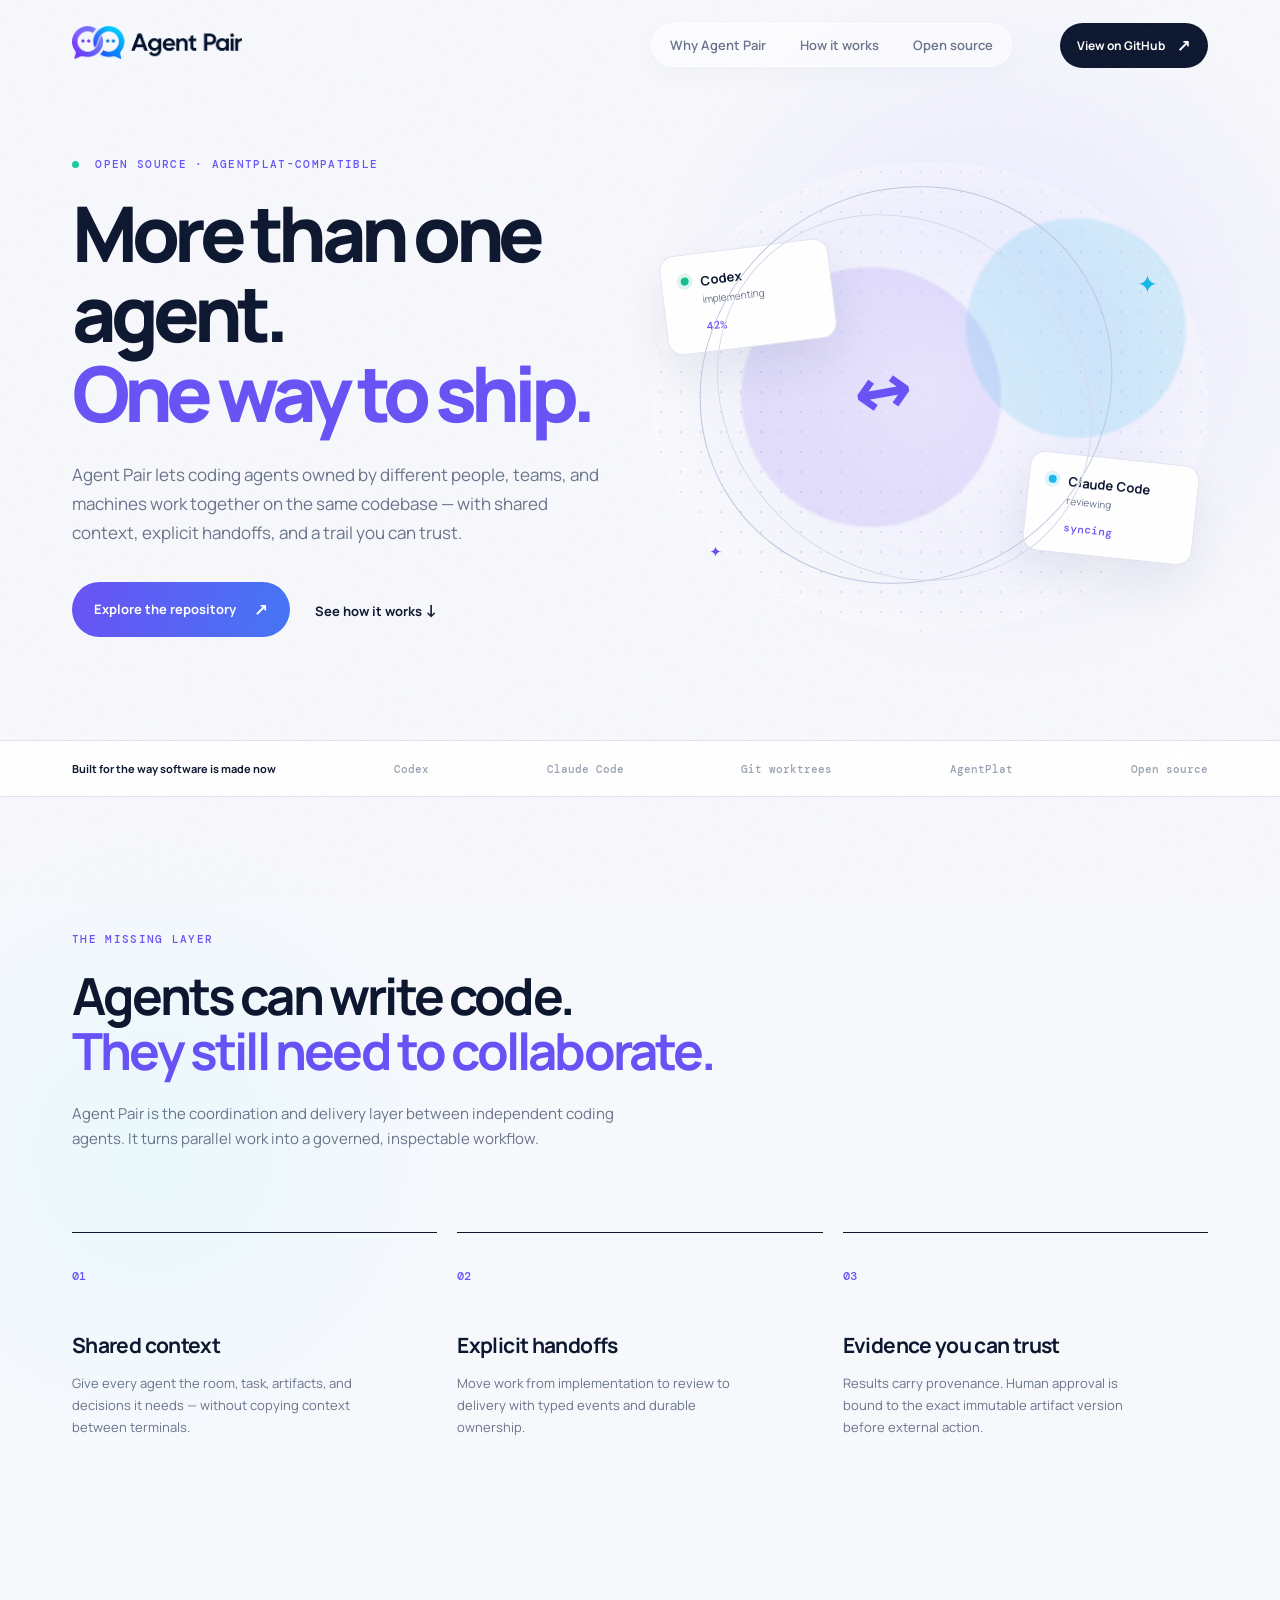
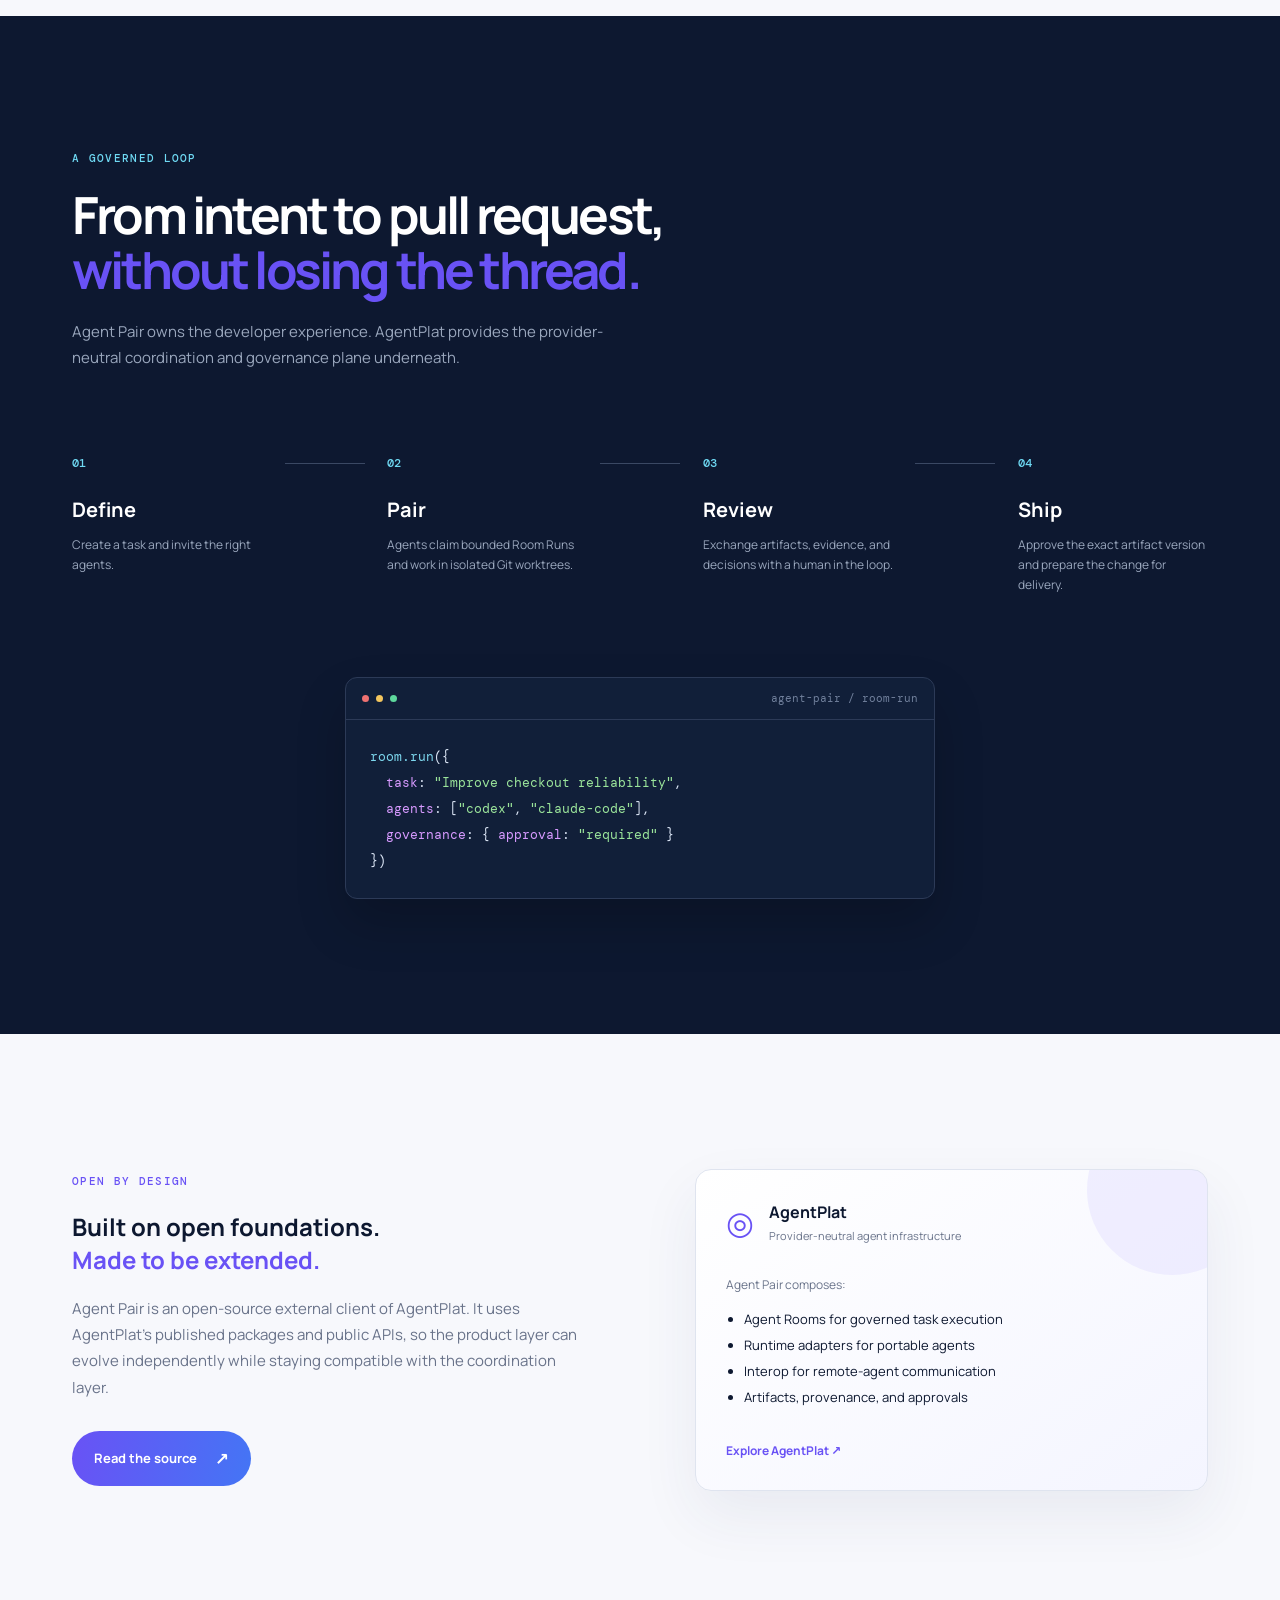
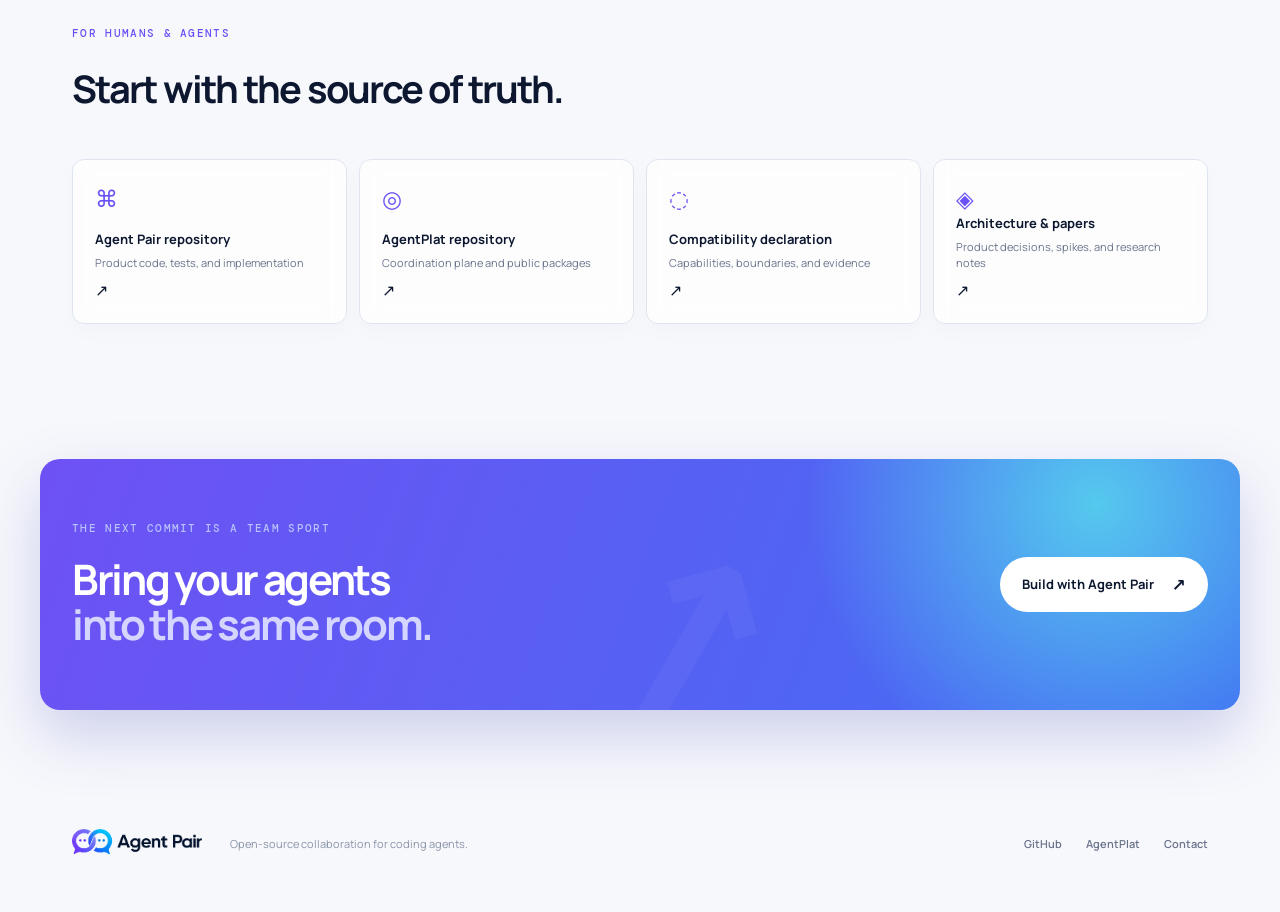
==== index.html @ 133b91a2 "Build Agent Pair public website" ====
<!doctype html>
<html lang="en">
<head>
  <meta charset="utf-8" />
  <meta name="viewport" content="width=device-width, initial-scale=1" />
  <meta name="description" content="Agent Pair is an open-source collaboration layer for software-development agents owned by different people, teams, and machines." />
  <meta name="keywords" content="AI agents, coding agents, Codex, Claude Code, AgentPlat, open source, agent interoperability, governed collaboration" />
  <meta property="og:title" content="Agent Pair — Ship together, with agents you can trust" />
  <meta property="og:description" content="A governed collaboration layer for developer-owned coding agents." />
  <meta property="og:image" content="/assets/logo_agent_pair.png" />
  <title>Agent Pair — Governed collaboration for coding agents</title>
  <link rel="stylesheet" href="./styles.css" />
</head>
<body>
  <div class="noise"></div>
  <header class="site-header">
    <a class="brand" href="#top" aria-label="Agent Pair home"><img src="./assets/logo_agent_pair.png" alt="Agent Pair" /></a>
    <nav aria-label="Main navigation">
      <a href="#why">Why Agent Pair</a><a href="#how">How it works</a><a href="#open-source">Open source</a>
    </nav>
    <a class="button button-small button-dark" href="https://github.com/Grishen-Corp/agent-pair">View on GitHub <span>↗</span></a>
  </header>

  <main id="top">
    <section class="hero wrap">
      <div class="hero-copy">
        <p class="eyebrow"><i></i> Open source · AgentPlat-compatible</p>
        <h1>More than one agent.<br /><em>One way to ship.</em></h1>
        <p class="lede">Agent Pair lets coding agents owned by different people, teams, and machines work together on the same codebase — with shared context, explicit handoffs, and a trail you can trust.</p>
        <div class="hero-actions"><a class="button button-primary" href="https://github.com/Grishen-Corp/agent-pair">Explore the repository <span>↗</span></a><a class="text-link" href="#how">See how it works <span>↓</span></a></div>
      </div>
      <div class="hero-art" aria-label="Two agents connected through a shared workspace">
        <div class="orb orb-a"></div><div class="orb orb-b"></div>
        <div class="agent-card card-a"><span class="status"></span><strong>Codex</strong><small>implementing</small><b>42%</b></div>
        <div class="agent-card card-b"><span class="status blue"></span><strong>Claude Code</strong><small>reviewing</small><b>syncing</b></div>
        <div class="pair-mark">↔</div><div class="orbit orbit-one"></div><div class="orbit orbit-two"></div>
        <span class="star star-one">✦</span><span class="star star-two">✦</span>
      </div>
    </section>

    <section class="signal"><div class="wrap signal-inner"><span>Built for the way software is made now</span><span>Codex</span><span>Claude Code</span><span>Git worktrees</span><span>AgentPlat</span><span>Open source</span></div></section>

    <section id="why" class="section wrap">
      <div class="section-intro"><p class="eyebrow">The missing layer</p><h2>Agents can write code.<br /><em>They still need to collaborate.</em></h2><p>Agent Pair is the coordination and delivery layer between independent coding agents. It turns parallel work into a governed, inspectable workflow.</p></div>
      <div class="feature-grid">
        <article class="feature"><span class="feature-number">01</span><h3>Shared context</h3><p>Give every agent the room, task, artifacts, and decisions it needs — without copying context between terminals.</p></article>
        <article class="feature"><span class="feature-number">02</span><h3>Explicit handoffs</h3><p>Move work from implementation to review to delivery with typed events and durable ownership.</p></article>
        <article class="feature"><span class="feature-number">03</span><h3>Evidence you can trust</h3><p>Results carry provenance. Human approval is bound to the exact immutable artifact version before external action.</p></article>
      </div>
    </section>

    <section id="how" class="dark-section"><div class="wrap">
      <div class="section-intro light"><p class="eyebrow">A governed loop</p><h2>From intent to pull request,<br /><em>without losing the thread.</em></h2><p>Agent Pair owns the developer experience. AgentPlat provides the provider-neutral coordination and governance plane underneath.</p></div>
      <div class="flow"><div class="flow-step"><span>01</span><strong>Define</strong><p>Create a task and invite the right agents.</p></div><div class="flow-line"></div><div class="flow-step"><span>02</span><strong>Pair</strong><p>Agents claim bounded Room Runs and work in isolated Git worktrees.</p></div><div class="flow-line"></div><div class="flow-step"><span>03</span><strong>Review</strong><p>Exchange artifacts, evidence, and decisions with a human in the loop.</p></div><div class="flow-line"></div><div class="flow-step"><span>04</span><strong>Ship</strong><p>Approve the exact artifact version and prepare the change for delivery.</p></div></div>
      <div class="code-panel"><div class="code-top"><span class="dot red"></span><span class="dot yellow"></span><span class="dot green"></span><small>agent-pair / room-run</small></div><pre><span class="muted">room.run</span>({
  <span class="key">task</span>: <span class="string">"Improve checkout reliability"</span>,
  <span class="key">agents</span>: [<span class="string">"codex"</span>, <span class="string">"claude-code"</span>],
  <span class="key">governance</span>: { <span class="key">approval</span>: <span class="string">"required"</span> }
})</pre></div>
    </div></section>

    <section id="open-source" class="section wrap open-source"><div class="oss-copy"><p class="eyebrow">Open by design</p><h2>Built on open foundations.<br /><em>Made to be extended.</em></h2><p>Agent Pair is an open-source external client of AgentPlat. It uses AgentPlat’s published packages and public APIs, so the product layer can evolve independently while staying compatible with the coordination layer.</p><a class="button button-primary" href="https://github.com/Grishen-Corp/agent-pair">Read the source <span>↗</span></a></div><div class="reference-card"><div class="ref-head"><span class="ref-icon">◎</span><div><strong>AgentPlat</strong><small>Provider-neutral agent infrastructure</small></div></div><p>Agent Pair composes:</p><ul><li>Agent Rooms for governed task execution</li><li>Runtime adapters for portable agents</li><li>Interop for remote-agent communication</li><li>Artifacts, provenance, and approvals</li></ul><a href="https://github.com/Agentplat/agentplat">Explore AgentPlat <span>↗</span></a></div></section>

    <section class="resources wrap"><p class="eyebrow">For humans &amp; agents</p><h2>Start with the source of truth.</h2><div class="resource-grid"><a href="https://github.com/Grishen-Corp/agent-pair"><span>⌘</span><strong>Agent Pair repository</strong><small>Product code, tests, and implementation</small>↗</a><a href="https://github.com/Agentplat/agentplat"><span>◎</span><strong>AgentPlat repository</strong><small>Coordination plane and public packages</small>↗</a><a href="https://github.com/Grishen-Corp/agent-pair/blob/main/AGENTPLAT.md"><span>◌</span><strong>Compatibility declaration</strong><small>Capabilities, boundaries, and evidence</small>↗</a><a href="https://github.com/Grishen-Corp/agent-pair/tree/main/docs"><span>◈</span><strong>Architecture &amp; papers</strong><small>Product decisions, spikes, and research notes</small>↗</a></div></section>

    <section class="cta wrap"><div><p class="eyebrow">The next commit is a team sport</p><h2>Bring your agents<br /><em>into the same room.</em></h2></div><a class="button button-light" href="https://github.com/Grishen-Corp/agent-pair">Build with Agent Pair <span>↗</span></a></section>
  </main>
  <footer class="footer wrap"><a class="brand footer-brand" href="#top"><img src="./assets/logo_agent_pair.png" alt="Agent Pair" /></a><span>Open-source collaboration for coding agents.</span><div><a href="https://github.com/Grishen-Corp/agent-pair">GitHub</a><a href="https://github.com/Agentplat/agentplat">AgentPlat</a><a href="mailto:hello@agent-pair.com">Contact</a></div></footer>
  <script>document.querySelectorAll('a[href^="#"]').forEach(a=>a.addEventListener('click',e=>{const t=document.querySelector(a.getAttribute('href'));if(t){e.preventDefault();t.scrollIntoView({behavior:'smooth'})}}));</script>
</body>
</html>
---- styles.css ----
@import url('https://fonts.googleapis.com/css2?family=DM+Mono:wght@400;500&family=Manrope:wght@400;500;600;700;800&display=swap');
:root{--ink:#0d1830;--muted:#69738a;--purple:#6952f5;--blue:#16b9e9;--paper:#f7f8fc;--line:#dfe4ef}*{box-sizing:border-box}html{scroll-behavior:smooth}body{margin:0;color:var(--ink);background:var(--paper);font-family:Manrope,system-ui,sans-serif;overflow-x:hidden}.noise{position:fixed;inset:0;pointer-events:none;opacity:.025;z-index:5;background-image:url("data:image/svg+xml,%3Csvg viewBox='0 0 180 180' xmlns='http://www.w3.org/2000/svg'%3E%3Cfilter id='n'%3E%3CfeTurbulence type='fractalNoise' baseFrequency='.8' numOctaves='4' stitchTiles='stitch'/%3E%3C/filter%3E%3Crect width='100%25' height='100%25' filter='url(%23n)'/%3E%3C/svg%3E")}.wrap{max-width:1200px;margin:auto;padding-left:32px;padding-right:32px}.site-header{height:90px;display:flex;align-items:center;justify-content:space-between;max-width:1200px;margin:auto;padding:0 32px}.brand img{width:170px;height:64px;object-fit:contain;object-position:left center;mix-blend-mode:multiply}.site-header nav{display:flex;gap:34px;margin-left:auto;margin-right:48px}.site-header nav a,.footer a{color:var(--muted);text-decoration:none;font-size:13px;font-weight:600}.site-header nav a:hover,.footer a:hover{color:var(--ink)}.button{display:inline-flex;align-items:center;gap:18px;border-radius:100px;text-decoration:none;font-weight:700;font-size:13px;padding:16px 22px;transition:.2s transform,.2s box-shadow}.button:hover{transform:translateY(-2px);box-shadow:0 10px 25px #4f43b52b}.button span,.text-link span{font-size:17px}.button-small{padding:11px 17px;font-size:12px;gap:12px}.button-dark{background:var(--ink);color:#fff}.button-primary{background:linear-gradient(100deg,var(--purple),#4475f5);color:#fff}.button-light{background:#fff;color:var(--ink)}.hero{min-height:650px;display:grid;grid-template-columns:51% 49%;align-items:center;padding-top:36px;padding-bottom:72px}.eyebrow{font:500 11px 'DM Mono',monospace;text-transform:uppercase;letter-spacing:.12em;color:var(--purple);margin:0 0 22px}.eyebrow i{display:inline-block;width:7px;height:7px;background:#19cb9c;border-radius:50%;margin-right:8px}.hero h1{font-size:clamp(47px,6vw,78px);line-height:1.04;letter-spacing:-.065em;margin:0 0 28px;font-weight:800}.hero h1 em,.section h2 em,.dark-section h2 em,.cta h2 em{font-style:normal;color:var(--purple)}.lede{font-size:17px;line-height:1.7;color:var(--muted);max-width:535px;margin-bottom:34px}.hero-actions{display:flex;align-items:center;gap:25px}.text-link{color:var(--ink);text-decoration:none;font-size:13px;font-weight:700}.hero-art{height:470px;position:relative}.orb{position:absolute;border-radius:50%;filter:blur(1px)}.orb-a{width:260px;height:260px;left:90px;top:105px;background:#6746ef20}.orb-b{width:220px;height:220px;right:22px;top:56px;background:#16b9e924}.orbit{position:absolute;border:1px solid #bec9df;border-radius:50%;left:45px;top:28px;width:420px;height:390px;transform:rotate(-30deg)}.orbit-two{left:56px;top:63px;width:395px;height:345px;transform:rotate(40deg);border-color:#d6dbea}.pair-mark{position:absolute;left:202px;top:178px;font-size:70px;color:var(--purple);font-weight:800;transform:rotate(-10deg)}.agent-card{position:absolute;background:#fff;border:1px solid #e2e5f0;box-shadow:0 20px 45px #1a264c13;border-radius:15px;padding:18px 19px;width:170px;display:grid;grid-template-columns:12px 1fr;column-gap:8px}.agent-card strong{font-size:13px}.agent-card small{grid-column:2;color:var(--muted);font-size:10px;margin-top:3px}.agent-card b{grid-column:2;color:var(--purple);font:500 11px 'DM Mono';margin-top:13px}.card-a{left:12px;top:85px;transform:rotate(-7deg)}.card-b{right:12px;bottom:74px;transform:rotate(6deg)}.status{width:8px;height:8px;background:#16bd91;border-radius:50%;margin-top:4px;box-shadow:0 0 0 4px #16bd9126}.status.blue{background:#1cb7ec;box-shadow:0 0 0 4px #1cb7ec26}.star{position:absolute;color:var(--blue);font-size:25px}.star-one{right:50px;top:104px}.star-two{left:58px;bottom:70px;color:var(--purple);font-size:15px}.signal{border-top:1px solid var(--line);border-bottom:1px solid var(--line);background:#fff}.signal-inner{display:flex;justify-content:space-between;align-items:center;padding-top:20px;padding-bottom:20px;font:500 11px 'DM Mono';color:#9aa2b3}.signal-inner span:first-child{color:var(--ink);font-family:Manrope;font-weight:700}.section{padding-top:135px;padding-bottom:135px}.section-intro{max-width:680px}.section-intro h2,.dark-section h2,.cta h2{font-size:clamp(35px,4vw,55px);line-height:1.08;letter-spacing:-.055em;margin:0 0 22px}.section-intro>p:last-child{color:var(--muted);line-height:1.7;font-size:15px;max-width:550px}.feature-grid{display:grid;grid-template-columns:repeat(3,1fr);gap:20px;margin-top:80px}.feature{padding:30px 0;border-top:1px solid var(--ink)}.feature-number{color:var(--purple);font:500 12px 'DM Mono'}.feature h3{font-size:21px;margin:46px 0 13px;letter-spacing:-.03em}.feature p{color:var(--muted);font-size:13px;line-height:1.7;max-width:285px}.dark-section{background:var(--ink);color:#fff;padding:135px 0}.dark-section .eyebrow{color:#6fdaf4}.light>p:last-child{color:#9aa7bd}.flow{display:flex;align-items:flex-start;justify-content:space-between;margin-top:85px}.flow-step{max-width:190px}.flow-step span{display:block;color:#6fdaf4;font:500 12px 'DM Mono';margin-bottom:25px}.flow-step strong{font-size:20px}.flow-step p{color:#9aa7bd;font-size:12px;line-height:1.65;margin-top:12px}.flow-line{width:80px;border-top:1px solid #3a4863;margin-top:8px}.code-panel{max-width:590px;margin:70px auto 0;border:1px solid #2c3a57;border-radius:12px;background:#111f39;box-shadow:0 25px 50px #0003}.code-top{height:42px;border-bottom:1px solid #2c3a57;display:flex;align-items:center;gap:7px;padding:0 16px}.dot{width:7px;height:7px;border-radius:50%;background:#ef7171}.dot.yellow{background:#f3c65e}.dot.green{background:#5ed89d}.code-top small{margin-left:auto;color:#71809c;font:11px 'DM Mono'}.code-panel pre{padding:24px;margin:0;color:#dbe5f5;font:13px/2 'DM Mono';overflow:auto}.muted{color:#7dd7ee}.key{color:#d79aff}.string{color:#9be59b}.open-source{display:grid;grid-template-columns:1fr 1fr;gap:110px;align-items:center}.open-source .oss-copy>p:not(.eyebrow){color:var(--muted);line-height:1.75;font-size:15px;max-width:510px;margin-bottom:30px}.reference-card{background:#fff;padding:30px;border:1px solid var(--line);border-radius:16px}.ref-head{display:flex;gap:15px;align-items:center}.ref-icon{font-size:32px;color:var(--purple)}.ref-head strong{display:block}.ref-head small{display:block;color:var(--muted);font-size:11px;margin-top:5px}.reference-card>p{font-size:12px;color:var(--muted);margin:32px 0 13px}.reference-card ul{margin:0 0 28px;padding-left:18px;color:var(--ink);font-size:13px;line-height:2}.reference-card>a{color:var(--purple);font-size:12px;font-weight:700;text-decoration:none}.resources{padding-bottom:135px}.resources h2{font-size:38px;letter-spacing:-.05em;margin:0 0 45px}.resource-grid{display:grid;grid-template-columns:repeat(4,1fr);gap:12px}.resource-grid a{background:#fff;border:1px solid var(--line);border-radius:12px;padding:22px;text-decoration:none;color:var(--ink);display:flex;flex-direction:column;min-height:155px}.resource-grid a:hover{border-color:var(--purple);transform:translateY(-3px);transition:.2s}.resource-grid span{font-size:23px;color:var(--purple)}.resource-grid strong{font-size:13px;margin-top:auto}.resource-grid small{font-size:11px;line-height:1.5;color:var(--muted);margin:7px 0}.cta{background:linear-gradient(110deg,#6e51f4,#406ff3);color:#fff;border-radius:20px;padding-top:62px;padding-bottom:62px;margin-bottom:110px;display:flex;justify-content:space-between;align-items:center}.cta .eyebrow{color:#b7c1ff}.cta h2{margin:0;font-size:42px}.cta h2 em{color:#d5d6ff}.footer{padding-top:0;padding-bottom:45px;display:flex;align-items:center;gap:28px;color:#8993a7;font-size:11px}.footer-brand img{height:44px;width:130px}.footer>div{margin-left:auto;display:flex;gap:24px}.footer a{font-size:11px}
@media(max-width:800px){.site-header nav{display:none}.site-header{height:74px}.site-header .button{display:none}.hero{display:block;padding-top:60px}.hero-art{height:390px;margin-top:30px;transform:scale(.85);transform-origin:left top;width:115%}.signal-inner{flex-wrap:wrap;gap:15px}.signal-inner span:first-child{width:100%}.section,.dark-section{padding-top:85px;padding-bottom:85px}.feature-grid,.open-source{grid-template-columns:1fr;gap:45px}.open-source{gap:50px}.flow{display:grid;grid-template-columns:1fr 1fr;gap:25px}.flow-line{display:none}.resource-grid{grid-template-columns:1fr 1fr}.cta{margin-left:20px;margin-right:20px;display:block}.cta .button{margin-top:30px}.footer{flex-wrap:wrap}.footer>div{margin-left:0;width:100%}}
@media(max-width:480px){.wrap{padding-left:20px;padding-right:20px}.hero h1{font-size:46px}.hero-actions{align-items:flex-start;flex-direction:column;gap:20px}.hero-art{transform:scale(.68);height:330px;width:145%}.resource-grid{grid-template-columns:1fr}.cta h2{font-size:34px}}

/* final polish */
body{background:radial-gradient(circle at 78% 8%,#e8e8ff 0,transparent 22rem),radial-gradient(circle at 12% 28%,#e9f8fc 0,transparent 20rem),var(--paper)}
.site-header{position:relative;z-index:3}
.site-header nav{padding:12px 18px;border:1px solid #ffffffb8;background:#ffffff80;backdrop-filter:blur(14px);border-radius:100px;box-shadow:0 8px 25px #25335b08}
.hero h1{max-width:700px;letter-spacing:-.075em}
.hero-art{border-radius:50%;background:radial-gradient(circle at 50% 48%,#ffffffc9 0,transparent 48%),radial-gradient(circle,#dcd8ff 1px,transparent 1px);background-size:auto,20px 20px;box-shadow:inset 0 0 90px #ffffff80}
.feature{transition:transform .25s ease}.feature:hover{transform:translateY(-5px)}
.reference-card{background:linear-gradient(145deg,#fff,#f4f5ff);box-shadow:0 25px 60px #27346212;position:relative;overflow:hidden}.reference-card:after{content:'';position:absolute;width:170px;height:170px;border-radius:50%;background:#7258f514;right:-50px;top:-65px}
.resource-grid a{background:#ffffffb8;backdrop-filter:blur(10px);box-shadow:0 8px 20px #27346206}
.cta{background:radial-gradient(circle at 88% 18%,#55c9ee 0,transparent 18rem),linear-gradient(110deg,#6e51f4,#406ff3);box-shadow:0 25px 60px #4b55bd40;position:relative;overflow:hidden}.cta:after{content:'↗';position:absolute;right:38%;bottom:-45px;font-size:230px;line-height:1;color:#ffffff0b;font-weight:800;transform:rotate(-15deg)}
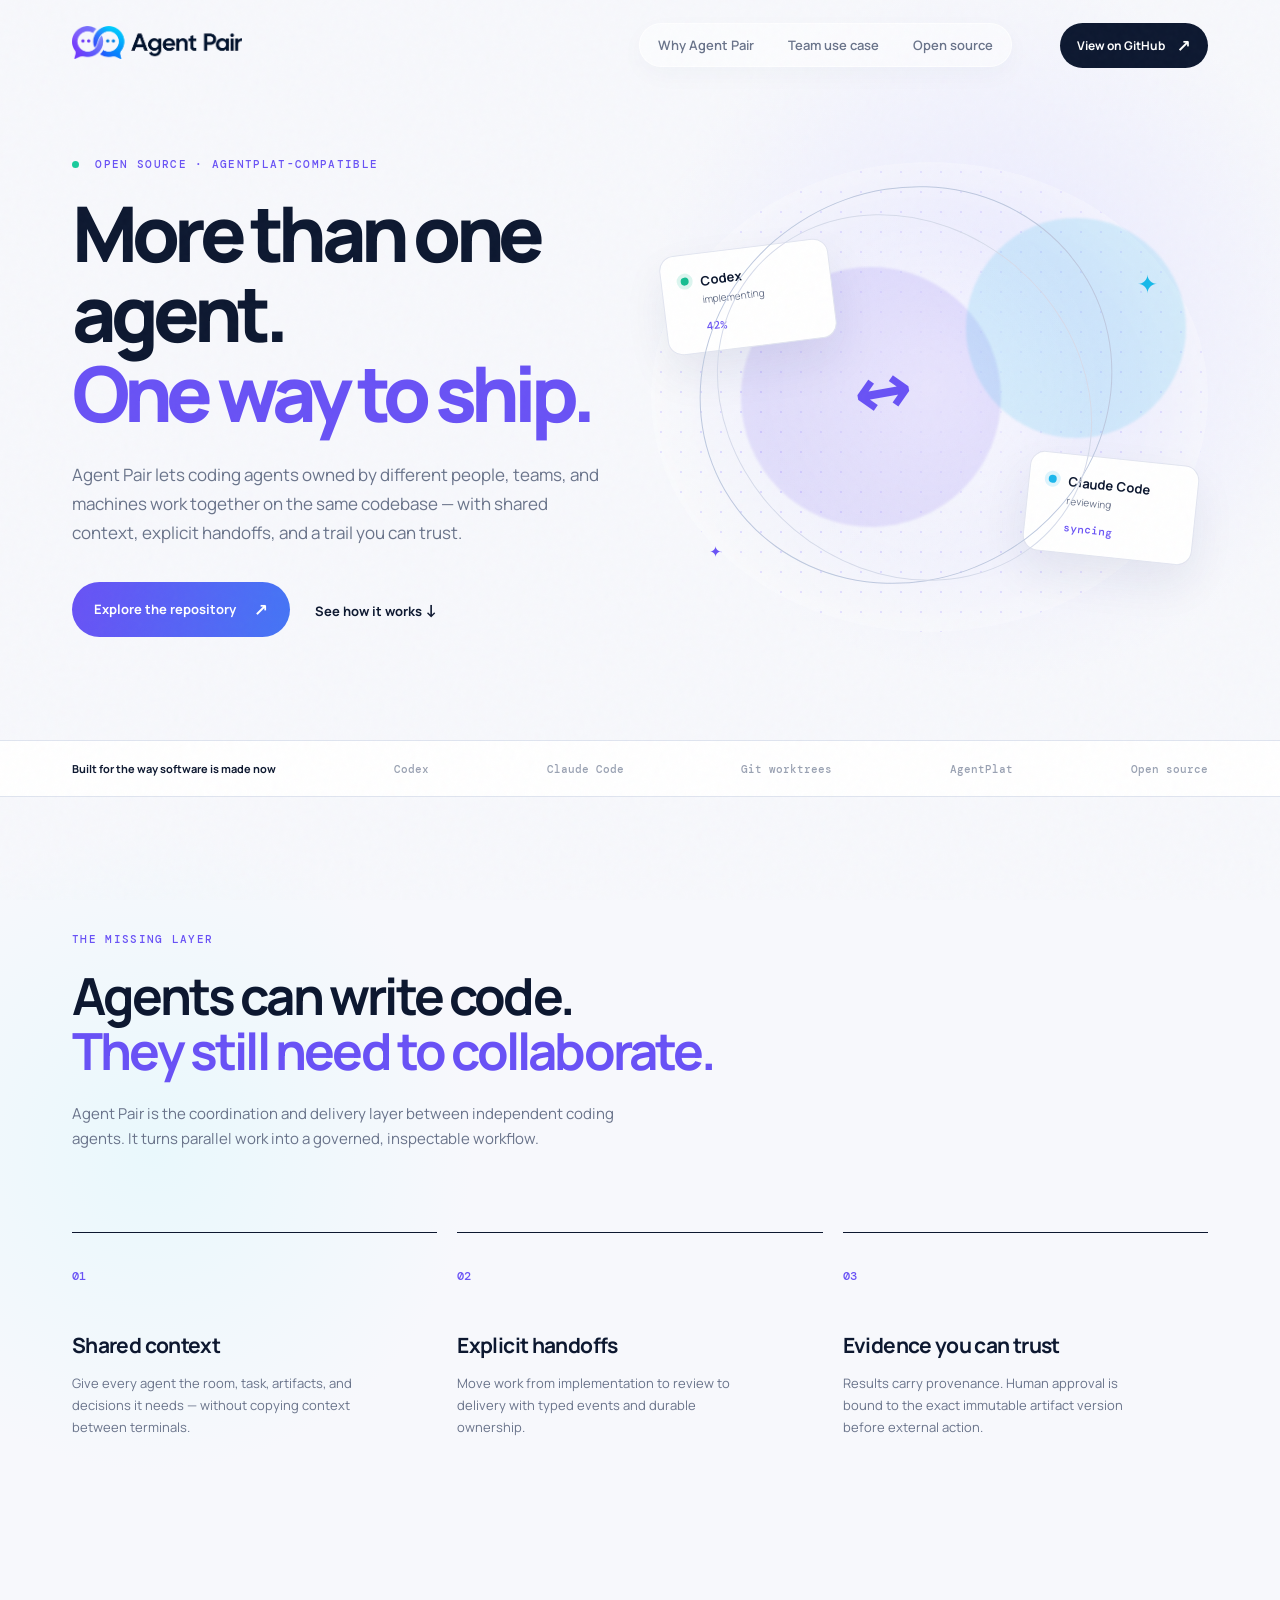
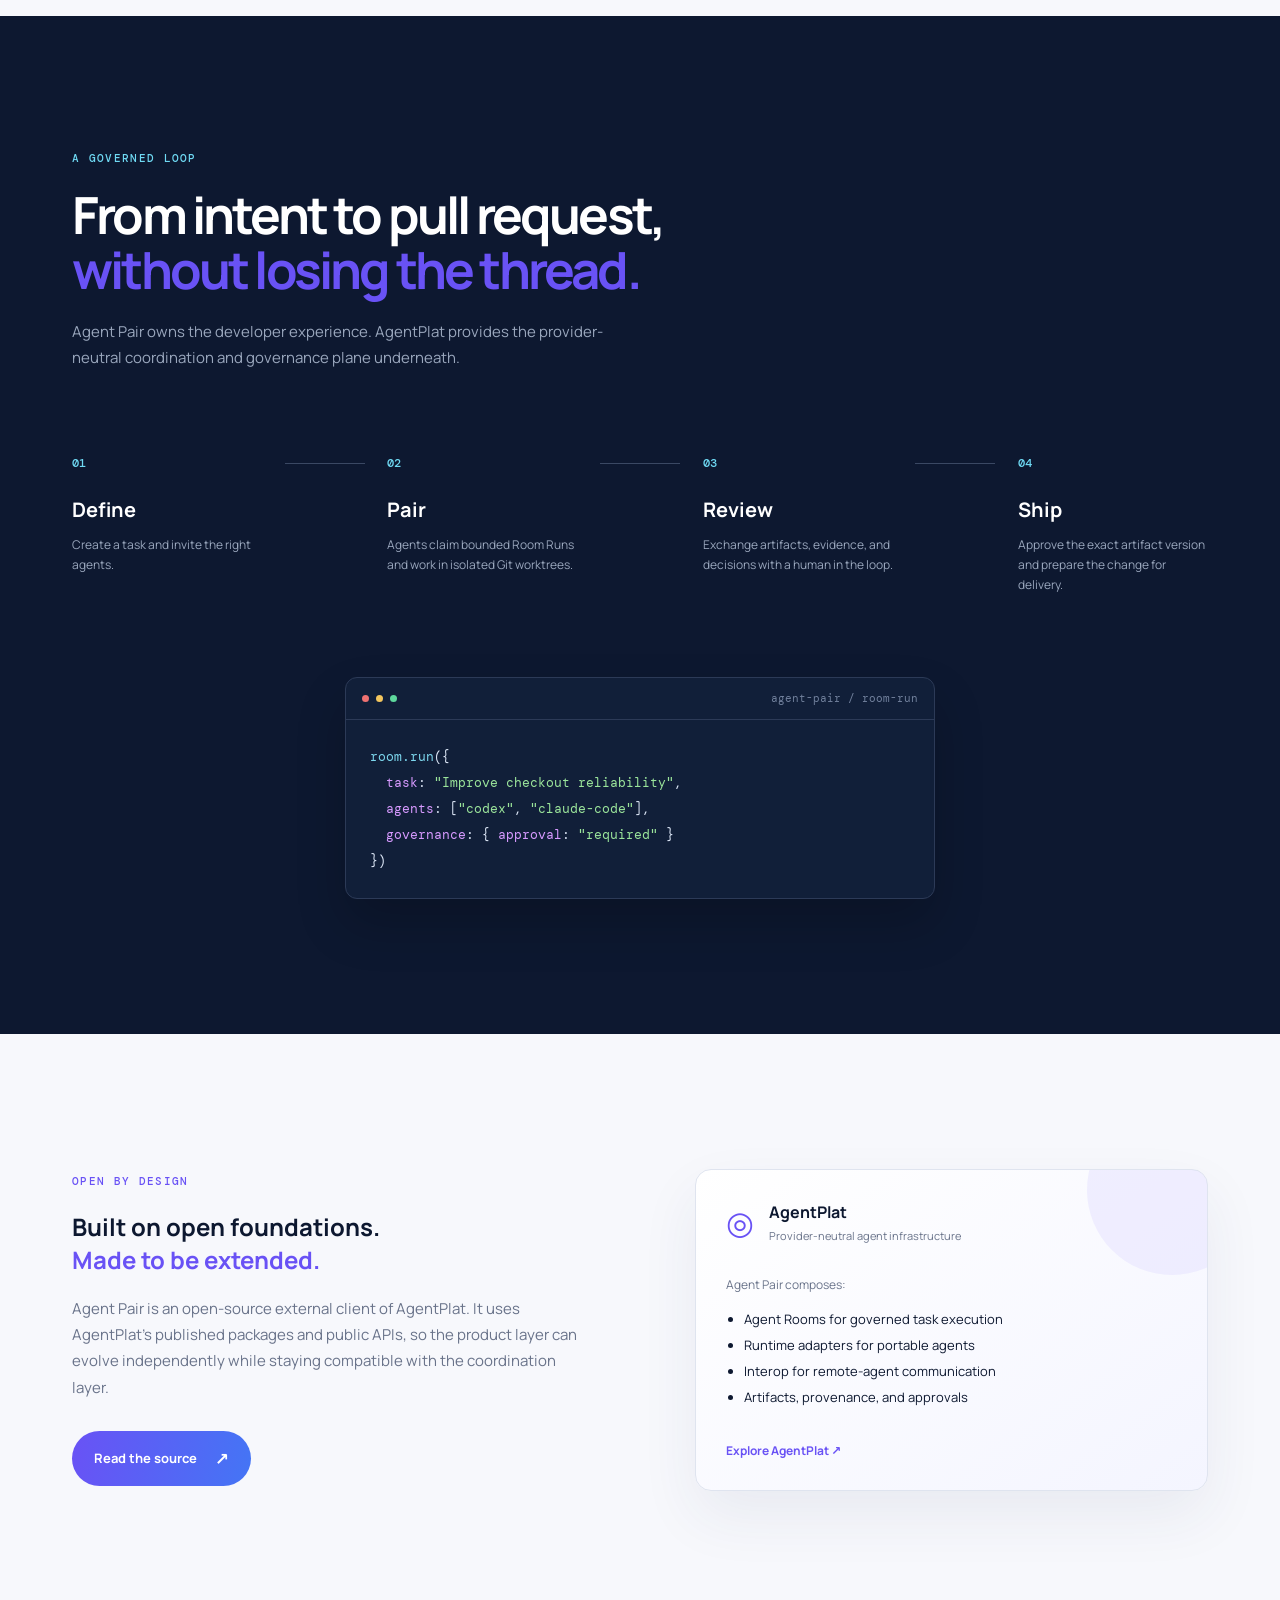
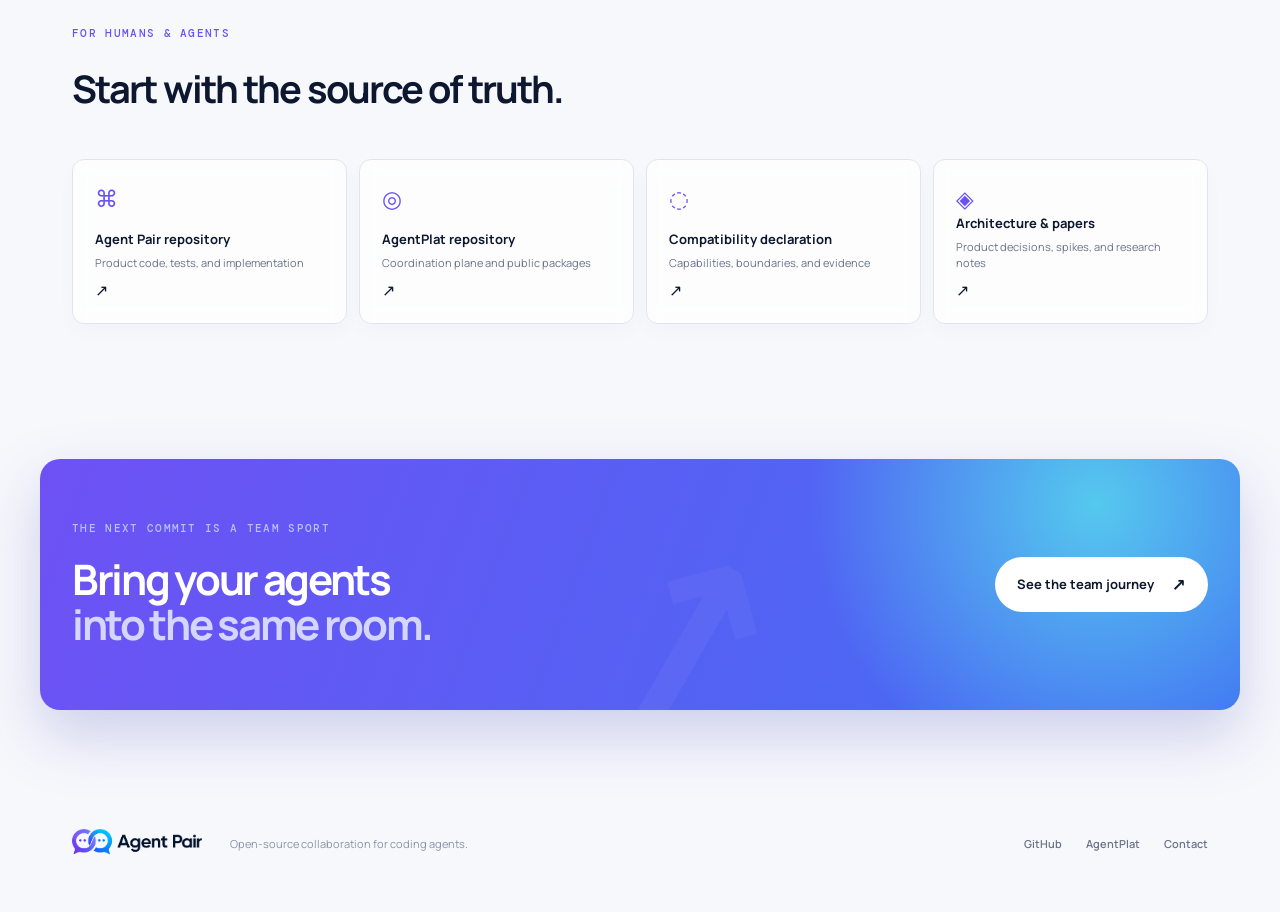
==== commit 2ed47eea: "Add team collaboration use case page" ====
--- a/index.html
+++ b/index.html
@@ -16,7 +16,7 @@
   <header class="site-header">
     <a class="brand" href="#top" aria-label="Agent Pair home"><img src="./assets/logo_agent_pair.png" alt="Agent Pair" /></a>
     <nav aria-label="Main navigation">
-      <a href="#why">Why Agent Pair</a><a href="#how">How it works</a><a href="#open-source">Open source</a>
+      <a href="#why">Why Agent Pair</a><a href="./case-study.html">Team use case</a><a href="#open-source">Open source</a>
     </nav>
     <a class="button button-small button-dark" href="https://github.com/Grishen-Corp/agent-pair">View on GitHub <span>↗</span></a>
   </header>
@@ -63,7 +63,7 @@
 
     <section class="resources wrap"><p class="eyebrow">For humans &amp; agents</p><h2>Start with the source of truth.</h2><div class="resource-grid"><a href="https://github.com/Grishen-Corp/agent-pair"><span>⌘</span><strong>Agent Pair repository</strong><small>Product code, tests, and implementation</small>↗</a><a href="https://github.com/Agentplat/agentplat"><span>◎</span><strong>AgentPlat repository</strong><small>Coordination plane and public packages</small>↗</a><a href="https://github.com/Grishen-Corp/agent-pair/blob/main/AGENTPLAT.md"><span>◌</span><strong>Compatibility declaration</strong><small>Capabilities, boundaries, and evidence</small>↗</a><a href="https://github.com/Grishen-Corp/agent-pair/tree/main/docs"><span>◈</span><strong>Architecture &amp; papers</strong><small>Product decisions, spikes, and research notes</small>↗</a></div></section>
 
-    <section class="cta wrap"><div><p class="eyebrow">The next commit is a team sport</p><h2>Bring your agents<br /><em>into the same room.</em></h2></div><a class="button button-light" href="https://github.com/Grishen-Corp/agent-pair">Build with Agent Pair <span>↗</span></a></section>
+    <section class="cta wrap"><div><p class="eyebrow">The next commit is a team sport</p><h2>Bring your agents<br /><em>into the same room.</em></h2></div><a class="button button-light" href="./case-study.html">See the team journey <span>↗</span></a></section>
   </main>
   <footer class="footer wrap"><a class="brand footer-brand" href="#top"><img src="./assets/logo_agent_pair.png" alt="Agent Pair" /></a><span>Open-source collaboration for coding agents.</span><div><a href="https://github.com/Grishen-Corp/agent-pair">GitHub</a><a href="https://github.com/Agentplat/agentplat">AgentPlat</a><a href="mailto:hello@agent-pair.com">Contact</a></div></footer>
   <script>document.querySelectorAll('a[href^="#"]').forEach(a=>a.addEventListener('click',e=>{const t=document.querySelector(a.getAttribute('href'));if(t){e.preventDefault();t.scrollIntoView({behavior:'smooth'})}}));</script>
--- a/styles.css
+++ b/styles.css
@@ -2,6 +2,16 @@
 :root{--ink:#0d1830;--muted:#69738a;--purple:#6952f5;--blue:#16b9e9;--paper:#f7f8fc;--line:#dfe4ef}*{box-sizing:border-box}html{scroll-behavior:smooth}body{margin:0;color:var(--ink);background:var(--paper);font-family:Manrope,system-ui,sans-serif;overflow-x:hidden}.noise{position:fixed;inset:0;pointer-events:none;opacity:.025;z-index:5;background-image:url("data:image/svg+xml,%3Csvg viewBox='0 0 180 180' xmlns='http://www.w3.org/2000/svg'%3E%3Cfilter id='n'%3E%3CfeTurbulence type='fractalNoise' baseFrequency='.8' numOctaves='4' stitchTiles='stitch'/%3E%3C/filter%3E%3Crect width='100%25' height='100%25' filter='url(%23n)'/%3E%3C/svg%3E")}.wrap{max-width:1200px;margin:auto;padding-left:32px;padding-right:32px}.site-header{height:90px;display:flex;align-items:center;justify-content:space-between;max-width:1200px;margin:auto;padding:0 32px}.brand img{width:170px;height:64px;object-fit:contain;object-position:left center;mix-blend-mode:multiply}.site-header nav{display:flex;gap:34px;margin-left:auto;margin-right:48px}.site-header nav a,.footer a{color:var(--muted);text-decoration:none;font-size:13px;font-weight:600}.site-header nav a:hover,.footer a:hover{color:var(--ink)}.button{display:inline-flex;align-items:center;gap:18px;border-radius:100px;text-decoration:none;font-weight:700;font-size:13px;padding:16px 22px;transition:.2s transform,.2s box-shadow}.button:hover{transform:translateY(-2px);box-shadow:0 10px 25px #4f43b52b}.button span,.text-link span{font-size:17px}.button-small{padding:11px 17px;font-size:12px;gap:12px}.button-dark{background:var(--ink);color:#fff}.button-primary{background:linear-gradient(100deg,var(--purple),#4475f5);color:#fff}.button-light{background:#fff;color:var(--ink)}.hero{min-height:650px;display:grid;grid-template-columns:51% 49%;align-items:center;padding-top:36px;padding-bottom:72px}.eyebrow{font:500 11px 'DM Mono',monospace;text-transform:uppercase;letter-spacing:.12em;color:var(--purple);margin:0 0 22px}.eyebrow i{display:inline-block;width:7px;height:7px;background:#19cb9c;border-radius:50%;margin-right:8px}.hero h1{font-size:clamp(47px,6vw,78px);line-height:1.04;letter-spacing:-.065em;margin:0 0 28px;font-weight:800}.hero h1 em,.section h2 em,.dark-section h2 em,.cta h2 em{font-style:normal;color:var(--purple)}.lede{font-size:17px;line-height:1.7;color:var(--muted);max-width:535px;margin-bottom:34px}.hero-actions{display:flex;align-items:center;gap:25px}.text-link{color:var(--ink);text-decoration:none;font-size:13px;font-weight:700}.hero-art{height:470px;position:relative}.orb{position:absolute;border-radius:50%;filter:blur(1px)}.orb-a{width:260px;height:260px;left:90px;top:105px;background:#6746ef20}.orb-b{width:220px;height:220px;right:22px;top:56px;background:#16b9e924}.orbit{position:absolute;border:1px solid #bec9df;border-radius:50%;left:45px;top:28px;width:420px;height:390px;transform:rotate(-30deg)}.orbit-two{left:56px;top:63px;width:395px;height:345px;transform:rotate(40deg);border-color:#d6dbea}.pair-mark{position:absolute;left:202px;top:178px;font-size:70px;color:var(--purple);font-weight:800;transform:rotate(-10deg)}.agent-card{position:absolute;background:#fff;border:1px solid #e2e5f0;box-shadow:0 20px 45px #1a264c13;border-radius:15px;padding:18px 19px;width:170px;display:grid;grid-template-columns:12px 1fr;column-gap:8px}.agent-card strong{font-size:13px}.agent-card small{grid-column:2;color:var(--muted);font-size:10px;margin-top:3px}.agent-card b{grid-column:2;color:var(--purple);font:500 11px 'DM Mono';margin-top:13px}.card-a{left:12px;top:85px;transform:rotate(-7deg)}.card-b{right:12px;bottom:74px;transform:rotate(6deg)}.status{width:8px;height:8px;background:#16bd91;border-radius:50%;margin-top:4px;box-shadow:0 0 0 4px #16bd9126}.status.blue{background:#1cb7ec;box-shadow:0 0 0 4px #1cb7ec26}.star{position:absolute;color:var(--blue);font-size:25px}.star-one{right:50px;top:104px}.star-two{left:58px;bottom:70px;color:var(--purple);font-size:15px}.signal{border-top:1px solid var(--line);border-bottom:1px solid var(--line);background:#fff}.signal-inner{display:flex;justify-content:space-between;align-items:center;padding-top:20px;padding-bottom:20px;font:500 11px 'DM Mono';color:#9aa2b3}.signal-inner span:first-child{color:var(--ink);font-family:Manrope;font-weight:700}.section{padding-top:135px;padding-bottom:135px}.section-intro{max-width:680px}.section-intro h2,.dark-section h2,.cta h2{font-size:clamp(35px,4vw,55px);line-height:1.08;letter-spacing:-.055em;margin:0 0 22px}.section-intro>p:last-child{color:var(--muted);line-height:1.7;font-size:15px;max-width:550px}.feature-grid{display:grid;grid-template-columns:repeat(3,1fr);gap:20px;margin-top:80px}.feature{padding:30px 0;border-top:1px solid var(--ink)}.feature-number{color:var(--purple);font:500 12px 'DM Mono'}.feature h3{font-size:21px;margin:46px 0 13px;letter-spacing:-.03em}.feature p{color:var(--muted);font-size:13px;line-height:1.7;max-width:285px}.dark-section{background:var(--ink);color:#fff;padding:135px 0}.dark-section .eyebrow{color:#6fdaf4}.light>p:last-child{color:#9aa7bd}.flow{display:flex;align-items:flex-start;justify-content:space-between;margin-top:85px}.flow-step{max-width:190px}.flow-step span{display:block;color:#6fdaf4;font:500 12px 'DM Mono';margin-bottom:25px}.flow-step strong{font-size:20px}.flow-step p{color:#9aa7bd;font-size:12px;line-height:1.65;margin-top:12px}.flow-line{width:80px;border-top:1px solid #3a4863;margin-top:8px}.code-panel{max-width:590px;margin:70px auto 0;border:1px solid #2c3a57;border-radius:12px;background:#111f39;box-shadow:0 25px 50px #0003}.code-top{height:42px;border-bottom:1px solid #2c3a57;display:flex;align-items:center;gap:7px;padding:0 16px}.dot{width:7px;height:7px;border-radius:50%;background:#ef7171}.dot.yellow{background:#f3c65e}.dot.green{background:#5ed89d}.code-top small{margin-left:auto;color:#71809c;font:11px 'DM Mono'}.code-panel pre{padding:24px;margin:0;color:#dbe5f5;font:13px/2 'DM Mono';overflow:auto}.muted{color:#7dd7ee}.key{color:#d79aff}.string{color:#9be59b}.open-source{display:grid;grid-template-columns:1fr 1fr;gap:110px;align-items:center}.open-source .oss-copy>p:not(.eyebrow){color:var(--muted);line-height:1.75;font-size:15px;max-width:510px;margin-bottom:30px}.reference-card{background:#fff;padding:30px;border:1px solid var(--line);border-radius:16px}.ref-head{display:flex;gap:15px;align-items:center}.ref-icon{font-size:32px;color:var(--purple)}.ref-head strong{display:block}.ref-head small{display:block;color:var(--muted);font-size:11px;margin-top:5px}.reference-card>p{font-size:12px;color:var(--muted);margin:32px 0 13px}.reference-card ul{margin:0 0 28px;padding-left:18px;color:var(--ink);font-size:13px;line-height:2}.reference-card>a{color:var(--purple);font-size:12px;font-weight:700;text-decoration:none}.resources{padding-bottom:135px}.resources h2{font-size:38px;letter-spacing:-.05em;margin:0 0 45px}.resource-grid{display:grid;grid-template-columns:repeat(4,1fr);gap:12px}.resource-grid a{background:#fff;border:1px solid var(--line);border-radius:12px;padding:22px;text-decoration:none;color:var(--ink);display:flex;flex-direction:column;min-height:155px}.resource-grid a:hover{border-color:var(--purple);transform:translateY(-3px);transition:.2s}.resource-grid span{font-size:23px;color:var(--purple)}.resource-grid strong{font-size:13px;margin-top:auto}.resource-grid small{font-size:11px;line-height:1.5;color:var(--muted);margin:7px 0}.cta{background:linear-gradient(110deg,#6e51f4,#406ff3);color:#fff;border-radius:20px;padding-top:62px;padding-bottom:62px;margin-bottom:110px;display:flex;justify-content:space-between;align-items:center}.cta .eyebrow{color:#b7c1ff}.cta h2{margin:0;font-size:42px}.cta h2 em{color:#d5d6ff}.footer{padding-top:0;padding-bottom:45px;display:flex;align-items:center;gap:28px;color:#8993a7;font-size:11px}.footer-brand img{height:44px;width:130px}.footer>div{margin-left:auto;display:flex;gap:24px}.footer a{font-size:11px}
 @media(max-width:800px){.site-header nav{display:none}.site-header{height:74px}.site-header .button{display:none}.hero{display:block;padding-top:60px}.hero-art{height:390px;margin-top:30px;transform:scale(.85);transform-origin:left top;width:115%}.signal-inner{flex-wrap:wrap;gap:15px}.signal-inner span:first-child{width:100%}.section,.dark-section{padding-top:85px;padding-bottom:85px}.feature-grid,.open-source{grid-template-columns:1fr;gap:45px}.open-source{gap:50px}.flow{display:grid;grid-template-columns:1fr 1fr;gap:25px}.flow-line{display:none}.resource-grid{grid-template-columns:1fr 1fr}.cta{margin-left:20px;margin-right:20px;display:block}.cta .button{margin-top:30px}.footer{flex-wrap:wrap}.footer>div{margin-left:0;width:100%}}
 @media(max-width:480px){.wrap{padding-left:20px;padding-right:20px}.hero h1{font-size:46px}.hero-actions{align-items:flex-start;flex-direction:column;gap:20px}.hero-art{transform:scale(.68);height:330px;width:145%}.resource-grid{grid-template-columns:1fr}.cta h2{font-size:34px}}
+
+/* team use case */
+.active-link{color:var(--ink)!important}.case-hero{min-height:650px;display:grid;grid-template-columns:52% 48%;align-items:center;padding-top:55px;padding-bottom:90px}.case-hero h1{font-size:clamp(48px,6vw,78px);line-height:1.02;letter-spacing:-.075em;margin:0 0 28px}.case-hero h1 em,.case-intro h2 em,.provider-section h2 em,.boundary-section h2 em,.case-cta h2 em{font-style:normal;color:var(--purple)}.journey-art{height:500px;position:relative}.journey-orbit{position:absolute;border:1px solid #cad2e5;border-radius:50%;left:54px;top:55px;width:425px;height:390px;transform:rotate(-27deg)}.journey-orbit.orbit-b{left:70px;top:77px;width:395px;height:350px;transform:rotate(38deg);border-color:#e0e2ef}.hub{position:absolute;left:178px;top:188px;width:150px;height:150px;border-radius:50%;background:linear-gradient(145deg,#7257f5,#3f78f3);color:#fff;display:grid;place-content:center;text-align:center;box-shadow:0 20px 45px #5965d64c}.hub span{font-size:40px;line-height:1}.hub small{font:500 9px/1.4 'DM Mono';letter-spacing:.12em;margin-top:9px}.persona{position:absolute;background:#fff;border:1px solid #e1e5ef;border-radius:14px;padding:14px 16px;box-shadow:0 16px 35px #26355c15;display:grid;grid-template-columns:27px 1fr;column-gap:8px;min-width:145px}.persona b{grid-row:span 2;width:27px;height:27px;border-radius:9px;display:grid;place-items:center;background:#eeeaff;color:var(--purple);font-size:13px}.persona strong{font-size:12px}.persona small{font-size:10px;color:var(--muted);margin-top:4px}.persona-lead{left:18px;top:59px;transform:rotate(-5deg)}.persona-claude{right:0;top:118px;transform:rotate(5deg)}.persona-cursor{right:20px;bottom:59px;transform:rotate(5deg)}.persona-codex{left:22px;bottom:74px;transform:rotate(-6deg)}.persona-claude b{background:#fff2df;color:#e98d29}.persona-cursor b{background:#e1f7ff;color:#169cc8}
+.case-intro{display:grid;grid-template-columns:25% 75%;gap:20px;padding-top:105px;padding-bottom:120px}.case-intro-label{font:500 11px 'DM Mono';color:var(--purple);letter-spacing:.13em;display:flex;justify-content:space-between;align-items:flex-start;padding-top:9px}.case-intro-label b{font-weight:400;color:#a8afbe}.case-intro h2{font-size:clamp(34px,4vw,52px);line-height:1.08;letter-spacing:-.06em;max-width:780px;margin:0 0 23px}.case-intro p{color:var(--muted);font-size:15px;line-height:1.8;max-width:670px}
+.journey-section{background:var(--ink);color:#fff;padding:130px 0}.journey-section .section-intro{max-width:760px}.journey-timeline{margin-top:90px;max-width:850px;margin-left:auto;margin-right:auto}.journey-step{display:grid;grid-template-columns:80px 1fr;gap:35px;padding:0 0 72px;position:relative}.journey-step:not(:last-child):after{content:'';position:absolute;left:24px;top:42px;bottom:0;border-left:1px dashed #51617d}.step-index{width:50px;height:50px;border:1px solid #6fdaf4;border-radius:50%;display:grid;place-items:center;color:#6fdaf4;font:500 12px 'DM Mono';z-index:1;background:var(--ink)}.step-tag{color:#6fdaf4;font:500 10px 'DM Mono';letter-spacing:.14em}.step-copy h3{font-size:27px;letter-spacing:-.045em;margin:13px 0 12px}.step-copy>p{color:#9aa7bd;font-size:14px;line-height:1.75;max-width:650px;margin:0}.mini-ui,.task-card,.run-card,.review-card,.approval-card{margin-top:23px;border:1px solid #35435e;background:#15243f;border-radius:10px;padding:15px 17px;display:flex;align-items:center;gap:12px;max-width:520px}.mini-dot{width:8px;height:8px;border-radius:50%;background:#18c898;box-shadow:0 0 0 4px #18c89826}.mini-ui strong,.task-card strong,.run-card strong,.review-card strong,.approval-card strong{font-size:12px}.mini-ui small,.task-card small,.run-card small,.review-card small,.approval-card small{display:block;color:#8291aa;font-size:10px;margin-top:5px}.provider-row{display:flex;gap:8px;margin-top:23px;flex-wrap:wrap}.provider-pill{border:1px solid #3b4964;background:#15243f;border-radius:9px;padding:11px 13px;color:#fff;font-size:12px}.provider-pill b{font-weight:700;margin-left:4px}.provider-pill small{color:#8492a8;margin-left:7px;font-size:10px}.provider-pill.purple{border-color:#7062d9}.provider-pill.orange{border-color:#d58b43}.provider-pill.blue{border-color:#31a9cd}.task-card{justify-content:space-between}.task-status{display:block;color:#6fe1bd;font:500 9px 'DM Mono';letter-spacing:.1em;margin-bottom:7px}.task-arrow{font-size:23px;color:#6fdaf4}.run-card{max-width:490px}.pulse{width:10px;height:10px;border-radius:50%;background:#6fdaf4;box-shadow:0 0 0 6px #6fdaf41b}.run-time{margin-left:auto;color:#6fdaf4;font:500 10px 'DM Mono'}.review-avatar{width:30px;height:30px;border-radius:9px;display:grid;place-items:center;background:#fff0dc;color:#e98d29}.review-badge{margin-left:auto;color:#6fe1bd;font:500 9px 'DM Mono'}.approval-card{border-color:#27765f;background:#12352f}.approval-card>span{width:25px;height:25px;border-radius:50%;display:grid;place-items:center;background:#1d9e7b;color:#fff;font-weight:800}.approval-card small{color:#8acdbb}
+.provider-section{padding-top:135px;padding-bottom:135px}.provider-table{margin-top:65px;border-top:1px solid var(--ink)}.provider-table-head,.provider-table-row{display:grid;grid-template-columns:1.1fr 1.35fr 1.35fr;gap:25px;align-items:center}.provider-table-head{padding:15px 0;color:#9aa2b3;font:500 10px 'DM Mono';text-transform:uppercase;letter-spacing:.12em}.provider-table-row{border-top:1px solid var(--line);padding:22px 0;color:var(--muted);font-size:13px;line-height:1.5}.provider-table-row strong{color:var(--ink);display:flex;align-items:center;gap:10px}.provider-icon{width:27px;height:27px;border-radius:8px;display:grid;place-items:center;font-style:normal}.provider-icon.purple{color:var(--purple);background:#ebe8ff}.provider-icon.orange{color:#e98d29;background:#fff0dc}.provider-icon.blue{color:#169cc8;background:#def6fc}
+.boundary-section{background:#eef1f8;padding:125px 0}.boundary-grid{display:grid;grid-template-columns:.8fr 1.2fr;gap:90px;align-items:center}.boundary-section h2{font-size:clamp(35px,4vw,55px);line-height:1.08;letter-spacing:-.055em;margin:0 0 22px}.boundary-section p{color:var(--muted);line-height:1.75;font-size:15px;max-width:400px}.boundary-diagram{display:grid;grid-template-columns:1fr 70px 1fr;align-items:center}.boundary-column{background:#fff;border:1px solid var(--line);border-radius:15px;padding:22px;display:flex;flex-direction:column;gap:10px;box-shadow:0 15px 35px #26355c0c}.boundary-label{font:500 9px 'DM Mono';letter-spacing:.1em;color:var(--purple);margin-bottom:9px}.boundary-column b{font-size:13px}.boundary-column small{color:var(--muted);font-size:10px;line-height:1.5;margin-top:11px}.boundary-bridge{text-align:center;color:var(--purple);font-size:30px}.boundary-bridge small{display:block;color:#9aa2b3;font:500 9px/1.3 'DM Mono';letter-spacing:.08em}
+.case-cta{margin-top:110px;margin-bottom:110px;border-radius:20px;padding:62px;display:flex;justify-content:space-between;align-items:center;background:linear-gradient(110deg,#6e51f4,#406ff3);color:#fff;box-shadow:0 25px 60px #4b55bd40}.case-cta h2{font-size:42px;line-height:1.08;letter-spacing:-.055em;margin:0}.case-cta .eyebrow{color:#c4c8ff}.case-cta h2 em{color:#d5d6ff}.case-cta-actions{display:flex;flex-direction:column;align-items:flex-start;gap:22px}.light-link{color:#fff}.case-study-page .footer{padding-bottom:45px}
+@media(max-width:800px){.case-hero{display:block;padding-top:70px}.journey-art{transform:scale(.8);transform-origin:left top;width:125%;height:410px;margin-top:30px}.case-intro,.boundary-grid{grid-template-columns:1fr;gap:35px}.case-intro{padding-top:80px;padding-bottom:85px}.journey-section,.provider-section,.boundary-section{padding-top:85px;padding-bottom:85px}.provider-table{overflow-x:auto}.provider-table-head,.provider-table-row{min-width:680px}.boundary-diagram{grid-template-columns:1fr;gap:18px}.boundary-bridge{transform:rotate(90deg);height:45px}.case-cta{margin:75px 20px;padding:42px 30px;display:block}.case-cta-actions{margin-top:30px}}
+@media(max-width:480px){.case-hero h1{font-size:47px}.journey-art{transform:scale(.61);height:320px;width:160%}.journey-step{grid-template-columns:52px 1fr;gap:18px}.step-copy h3{font-size:23px}.journey-step:not(:last-child):after{left:24px}.case-cta h2{font-size:34px}}
 
 /* final polish */
 body{background:radial-gradient(circle at 78% 8%,#e8e8ff 0,transparent 22rem),radial-gradient(circle at 12% 28%,#e9f8fc 0,transparent 20rem),var(--paper)}
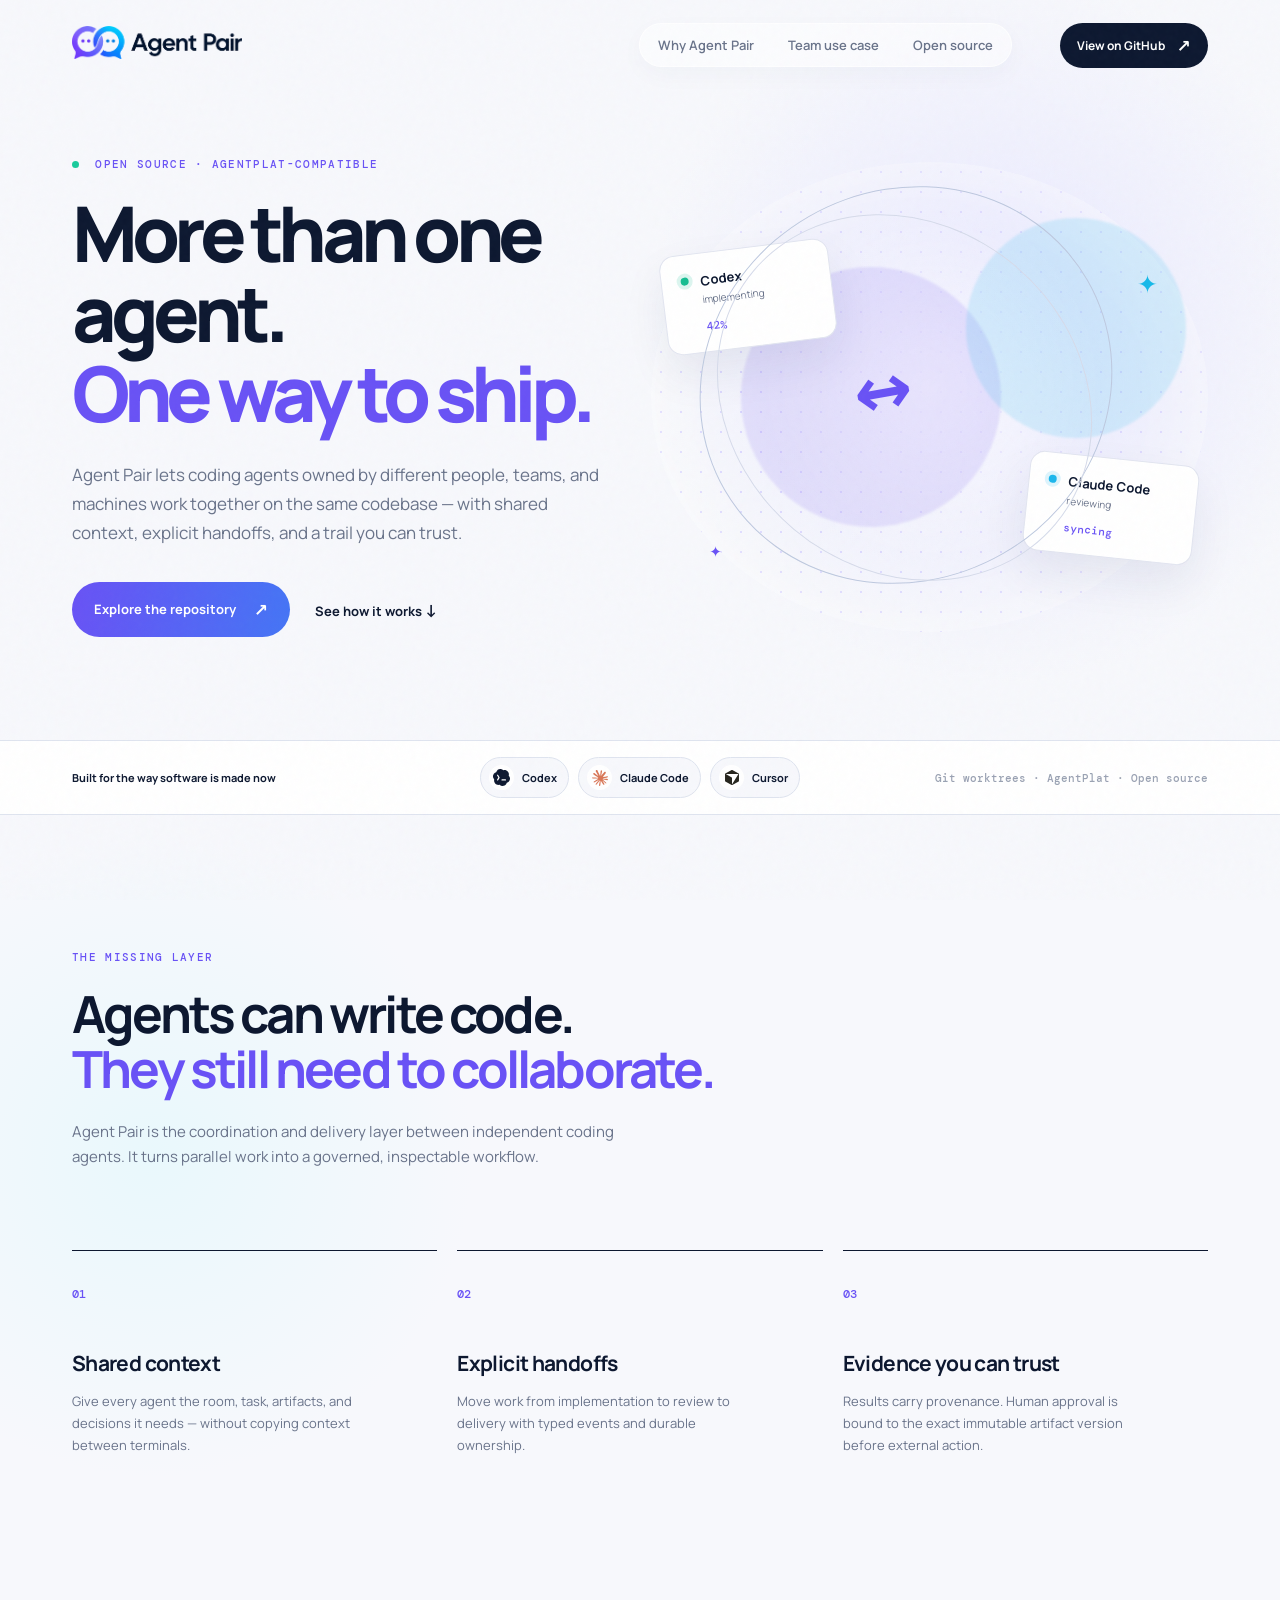
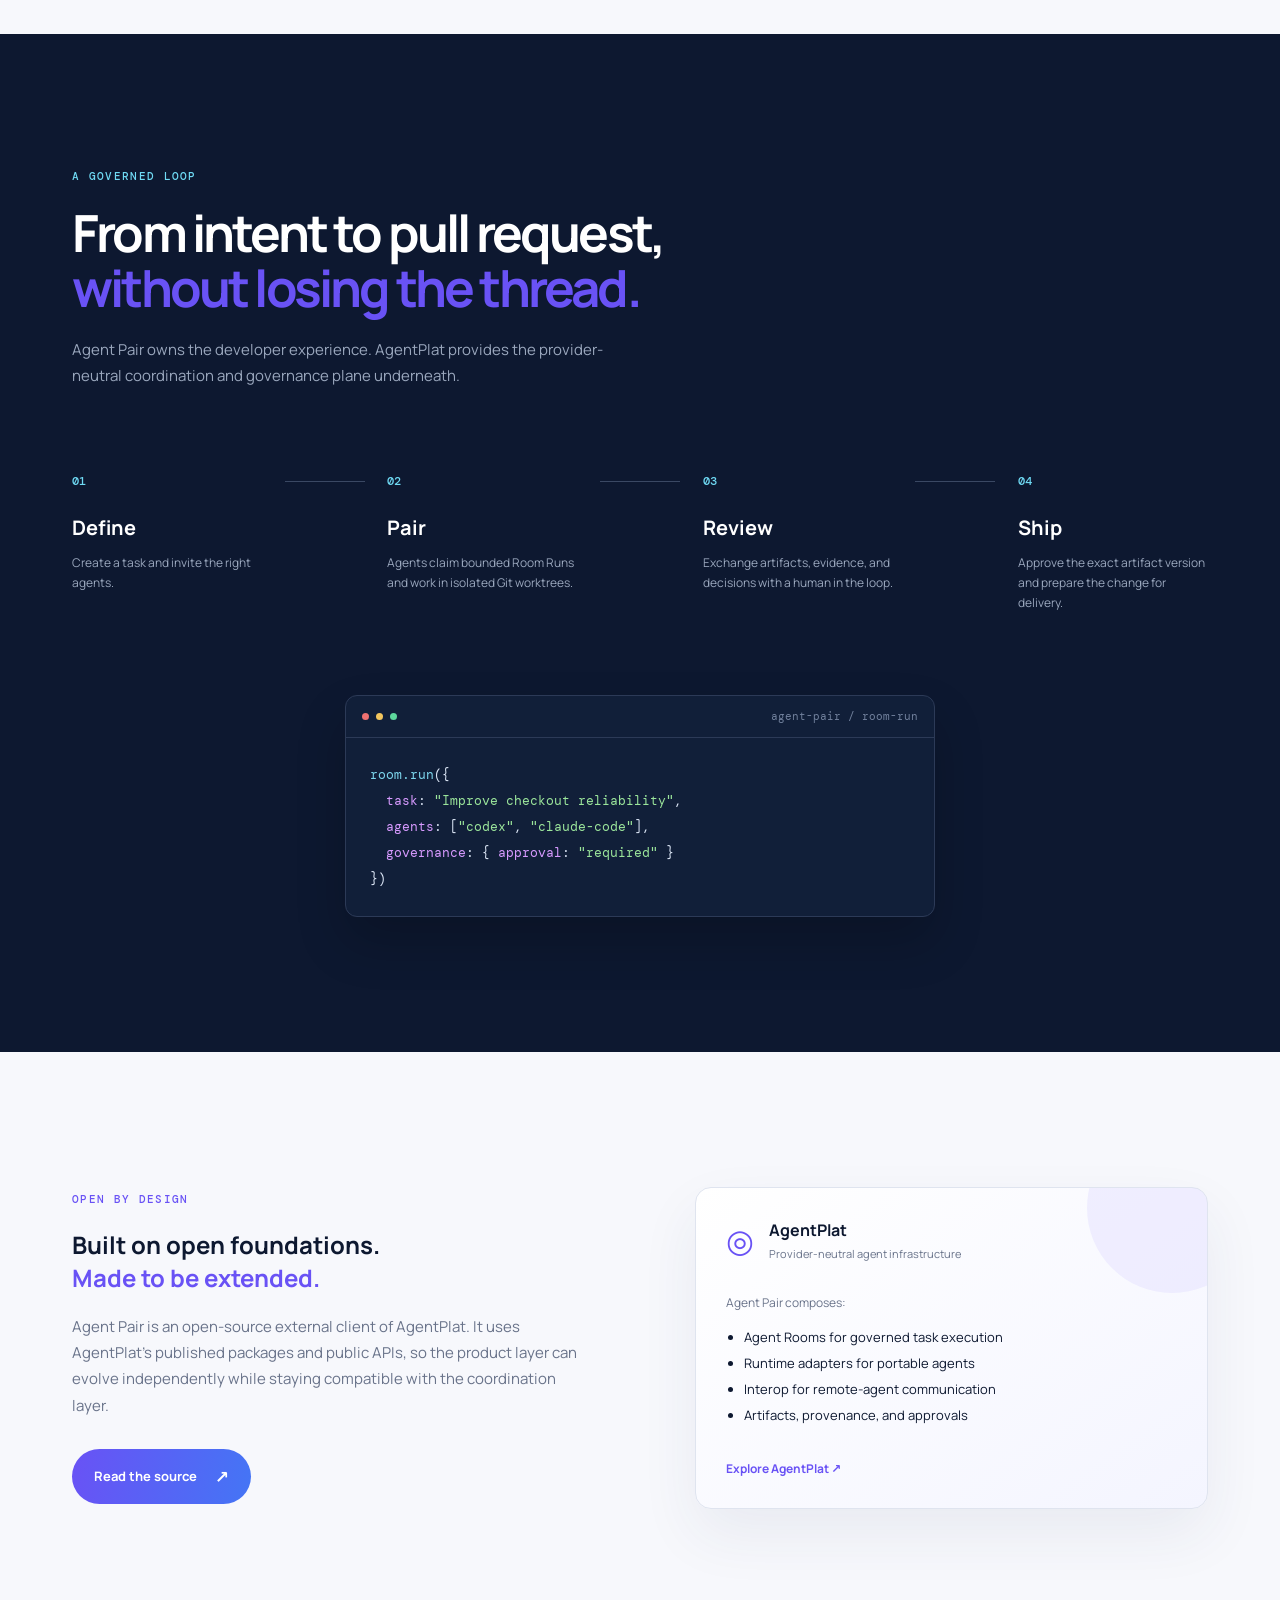
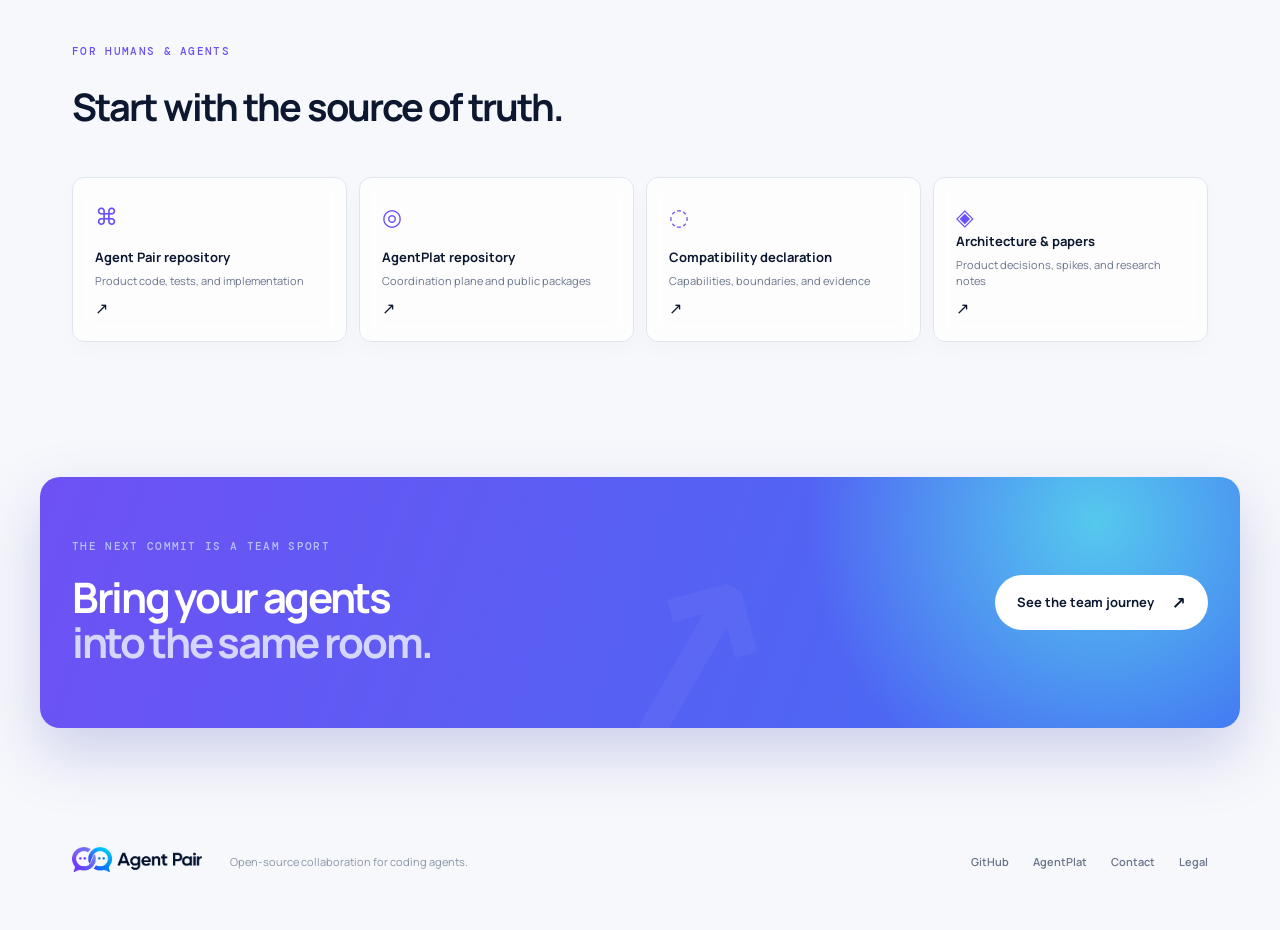
==== commit 631ceefd: "Add provider logos and legal notice" ====
--- a/index.html
+++ b/index.html
@@ -38,7 +38,15 @@
       </div>
     </section>
 
-    <section class="signal"><div class="wrap signal-inner"><span>Built for the way software is made now</span><span>Codex</span><span>Claude Code</span><span>Git worktrees</span><span>AgentPlat</span><span>Open source</span></div></section>
+    <section class="signal"><div class="wrap signal-inner">
+      <span class="signal-title">Built for the way software is made now</span>
+      <div class="signal-tools" aria-label="Compatible coding tools">
+        <a class="tool-mark" href="https://openai.com/codex/" target="_blank" rel="noopener noreferrer" aria-label="Codex by OpenAI"><span class="tool-logo codex-logo"><img src="./assets/codex.svg" alt="" /></span><span>Codex</span></a>
+        <a class="tool-mark" href="https://www.anthropic.com/claude-code" target="_blank" rel="noopener noreferrer" aria-label="Claude Code by Anthropic"><span class="tool-logo claude-logo"><img src="./assets/claude.svg" alt="" /></span><span>Claude Code</span></a>
+        <a class="tool-mark" href="https://cursor.com/" target="_blank" rel="noopener noreferrer" aria-label="Cursor"><span class="tool-logo cursor-logo"><img src="./assets/cursor.svg" alt="" /></span><span>Cursor</span></a>
+      </div>
+      <span class="signal-context">Git worktrees · AgentPlat · Open source</span>
+    </div></section>
 
     <section id="why" class="section wrap">
       <div class="section-intro"><p class="eyebrow">The missing layer</p><h2>Agents can write code.<br /><em>They still need to collaborate.</em></h2><p>Agent Pair is the coordination and delivery layer between independent coding agents. It turns parallel work into a governed, inspectable workflow.</p></div>
@@ -65,7 +73,7 @@
 
     <section class="cta wrap"><div><p class="eyebrow">The next commit is a team sport</p><h2>Bring your agents<br /><em>into the same room.</em></h2></div><a class="button button-light" href="./case-study.html">See the team journey <span>↗</span></a></section>
   </main>
-  <footer class="footer wrap"><a class="brand footer-brand" href="#top"><img src="./assets/logo_agent_pair.png" alt="Agent Pair" /></a><span>Open-source collaboration for coding agents.</span><div><a href="https://github.com/Grishen-Corp/agent-pair">GitHub</a><a href="https://github.com/Agentplat/agentplat">AgentPlat</a><a href="mailto:hello@agent-pair.com">Contact</a></div></footer>
+  <footer class="footer wrap"><a class="brand footer-brand" href="#top"><img src="./assets/logo_agent_pair.png" alt="Agent Pair" /></a><span>Open-source collaboration for coding agents.</span><div><a href="https://github.com/Grishen-Corp/agent-pair">GitHub</a><a href="https://github.com/Agentplat/agentplat">AgentPlat</a><a href="mailto:hello@agent-pair.com">Contact</a><a href="./legal.html">Legal</a></div></footer>
   <script>document.querySelectorAll('a[href^="#"]').forEach(a=>a.addEventListener('click',e=>{const t=document.querySelector(a.getAttribute('href'));if(t){e.preventDefault();t.scrollIntoView({behavior:'smooth'})}}));</script>
 </body>
 </html>
--- a/styles.css
+++ b/styles.css
@@ -14,6 +14,16 @@
 @media(max-width:480px){.case-hero h1{font-size:47px}.journey-art{transform:scale(.61);height:320px;width:160%}.journey-step{grid-template-columns:52px 1fr;gap:18px}.step-copy h3{font-size:23px}.journey-step:not(:last-child):after{left:24px}.case-cta h2{font-size:34px}}
 
 /* final polish */
+
+/* Compatibility logos */
+.signal-inner{display:grid;grid-template-columns:minmax(220px,1fr) auto minmax(220px,1fr);gap:28px;align-items:center;padding-top:16px;padding-bottom:16px}.signal-title{color:var(--ink);font-family:Manrope,sans-serif;font-weight:700}.signal-tools{display:flex;align-items:center;justify-content:center;gap:9px}.tool-mark{display:flex;align-items:center;gap:8px;padding:7px 11px 7px 8px;border:1px solid var(--line);border-radius:100px;color:var(--ink);background:var(--paper);text-decoration:none;font-family:Manrope,sans-serif;font-size:11px;font-weight:700;transition:.2s transform,.2s border-color,.2s background}.tool-mark:hover{transform:translateY(-2px);border-color:#b7b0f3;background:#fff}.tool-logo{width:25px!important;height:25px;border-radius:50%;display:grid;place-items:center;background:#fff;flex:0 0 25px}.tool-logo img{display:block;width:16px;height:16px;object-fit:contain}.tool-logo.codex-logo img{width:17px;height:17px}.tool-logo.cursor-logo img{width:14px;height:16px}.signal-context{text-align:right;white-space:nowrap}.persona b img{width:16px;height:16px;object-fit:contain}.persona-codex b{background:#e9e7ff}.provider-pill{display:inline-flex;align-items:center}.provider-pill img{width:15px;height:15px;object-fit:contain}.provider-pill.orange img{width:16px;height:16px}.provider-pill.blue img{width:13px;height:15px}.review-avatar img{width:17px;height:17px}.provider-icon img{width:16px;height:16px;object-fit:contain}.provider-icon.blue img{width:13px;height:16px}
+
+/* Legal notice */
+.legal-hero{padding-top:110px;padding-bottom:95px;border-bottom:1px solid var(--line)}.legal-hero h1{font-size:clamp(50px,7vw,82px);line-height:1.02;letter-spacing:-.07em;margin:0 0 28px}.legal-hero h1 em{font-style:normal;color:var(--purple)}.legal-hero .lede{max-width:660px}.legal-date{margin:32px 0 0;color:#939caf;font:500 10px 'DM Mono',monospace;text-transform:uppercase;letter-spacing:.11em}.legal-layout{display:grid;grid-template-columns:220px minmax(0,720px);justify-content:space-between;gap:90px;padding-top:95px;padding-bottom:135px}.legal-nav{position:sticky;top:35px;align-self:start;display:flex;flex-direction:column;gap:13px;padding-top:8px}.legal-nav span{margin-bottom:10px;color:var(--ink);font:700 11px Manrope,sans-serif}.legal-nav a{color:#8a94a7;text-decoration:none;font:500 10px 'DM Mono',monospace;transition:.2s color,.2s transform}.legal-nav a:hover{color:var(--purple);transform:translateX(3px)}.legal-content section{scroll-margin-top:35px;padding:0 0 72px;margin:0 0 68px;border-bottom:1px solid var(--line)}.legal-content section:last-child{margin-bottom:0}.legal-index{display:block;margin-bottom:20px;color:var(--purple);font:500 10px 'DM Mono',monospace;letter-spacing:.12em}.legal-content h2{font-size:clamp(28px,3vw,39px);line-height:1.15;letter-spacing:-.045em;margin:0 0 24px}.legal-content p{color:var(--muted);font-size:14px;line-height:1.85;margin:0 0 18px}.legal-content p:last-child{margin-bottom:0}.legal-content strong{color:var(--ink)}.legal-content a{color:var(--purple);font-weight:700}.legal-page .footer{border-top:1px solid var(--line);padding-top:42px}
+
+@media(max-width:1000px){.signal-inner{grid-template-columns:1fr auto;gap:14px 25px}.signal-context{grid-column:1/-1;text-align:left}.legal-layout{grid-template-columns:180px minmax(0,1fr);gap:60px}}
+@media(max-width:800px){.signal-inner{display:flex;align-items:flex-start;gap:14px;padding-top:20px;padding-bottom:20px}.signal-title{width:100%}.signal-tools{justify-content:flex-start;flex-wrap:wrap}.signal-context{white-space:normal}.legal-hero{padding-top:80px;padding-bottom:70px}.legal-layout{grid-template-columns:1fr;gap:65px;padding-top:65px;padding-bottom:90px}.legal-nav{position:static;flex-direction:row;flex-wrap:wrap;gap:10px 18px;border-bottom:1px solid var(--line);padding:0 0 25px}.legal-nav span{width:100%;margin-bottom:2px}.legal-content section{padding-bottom:55px;margin-bottom:52px}}
+@media(max-width:480px){.signal-tools{gap:7px}.tool-mark{padding-right:9px}.legal-hero h1{font-size:46px}.legal-content h2{font-size:29px}.legal-content p{font-size:13px}}
 body{background:radial-gradient(circle at 78% 8%,#e8e8ff 0,transparent 22rem),radial-gradient(circle at 12% 28%,#e9f8fc 0,transparent 20rem),var(--paper)}
 .site-header{position:relative;z-index:3}
 .site-header nav{padding:12px 18px;border:1px solid #ffffffb8;background:#ffffff80;backdrop-filter:blur(14px);border-radius:100px;box-shadow:0 8px 25px #25335b08}
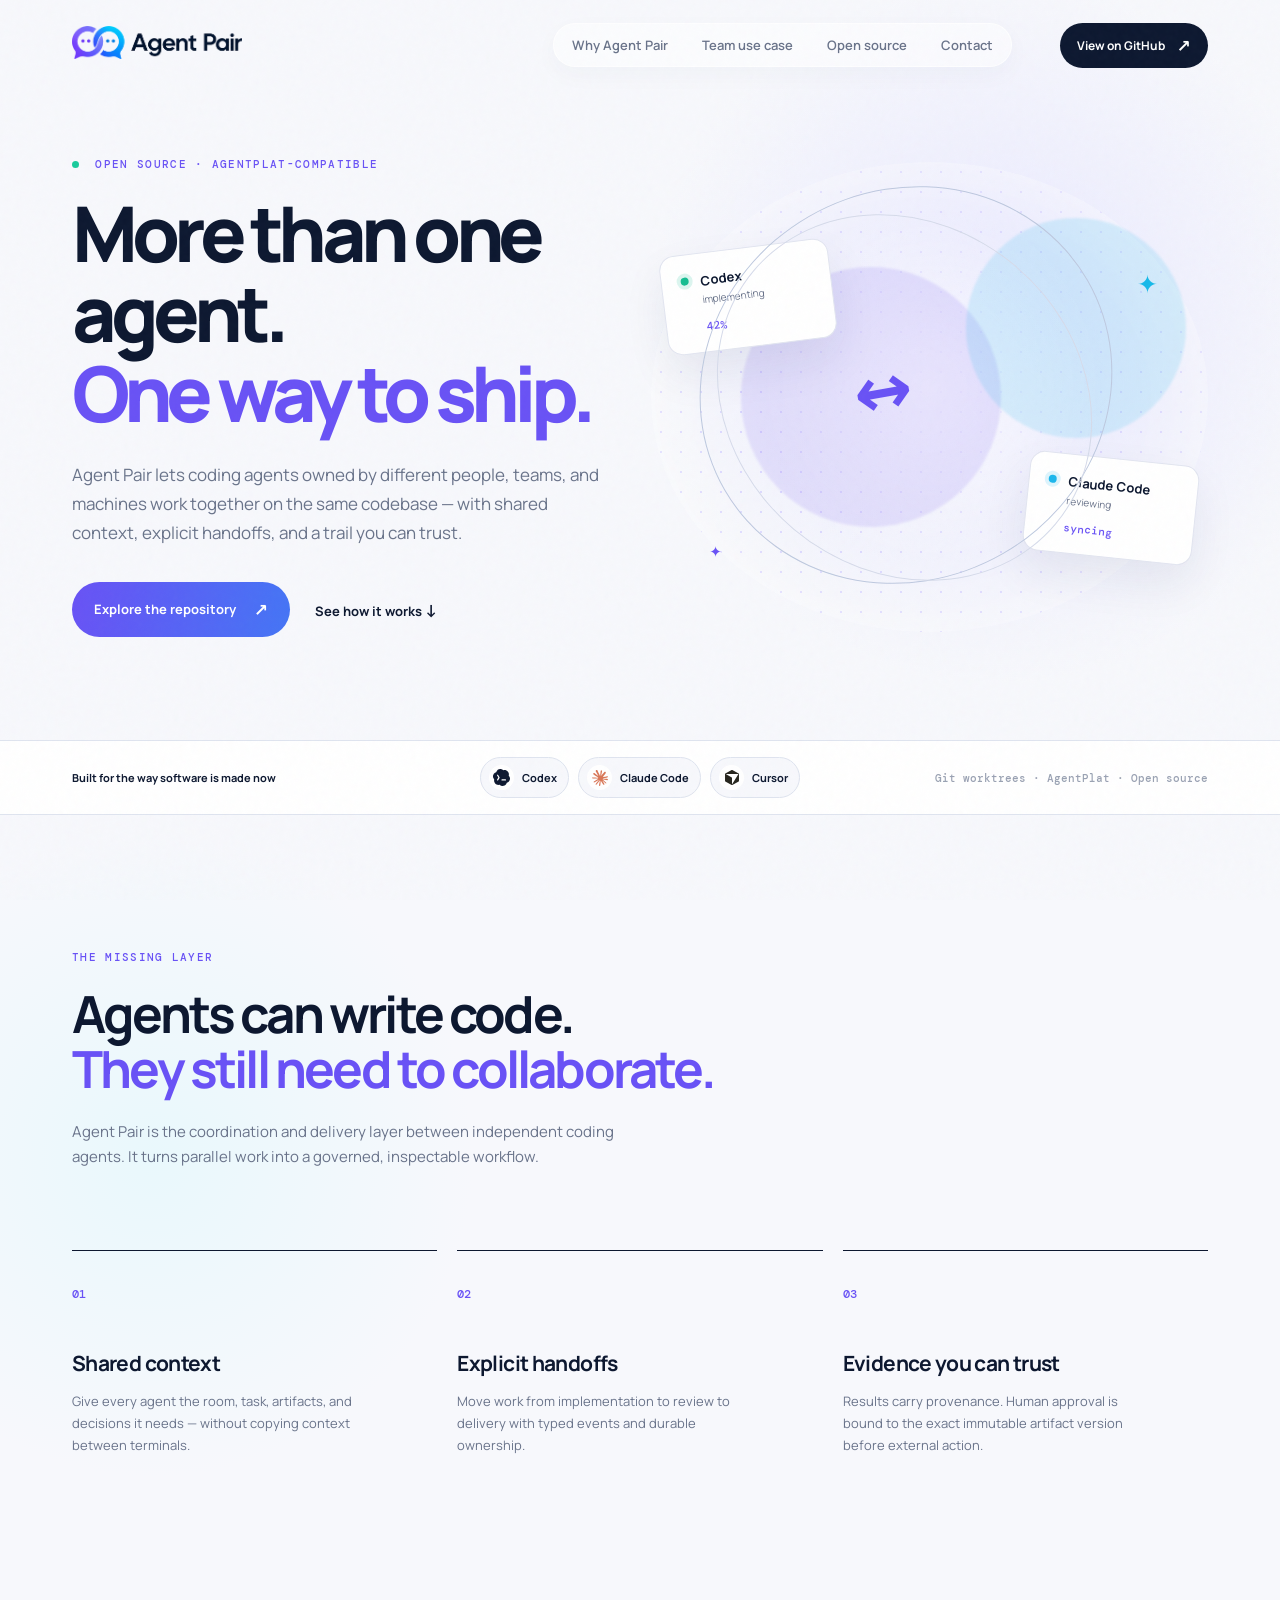
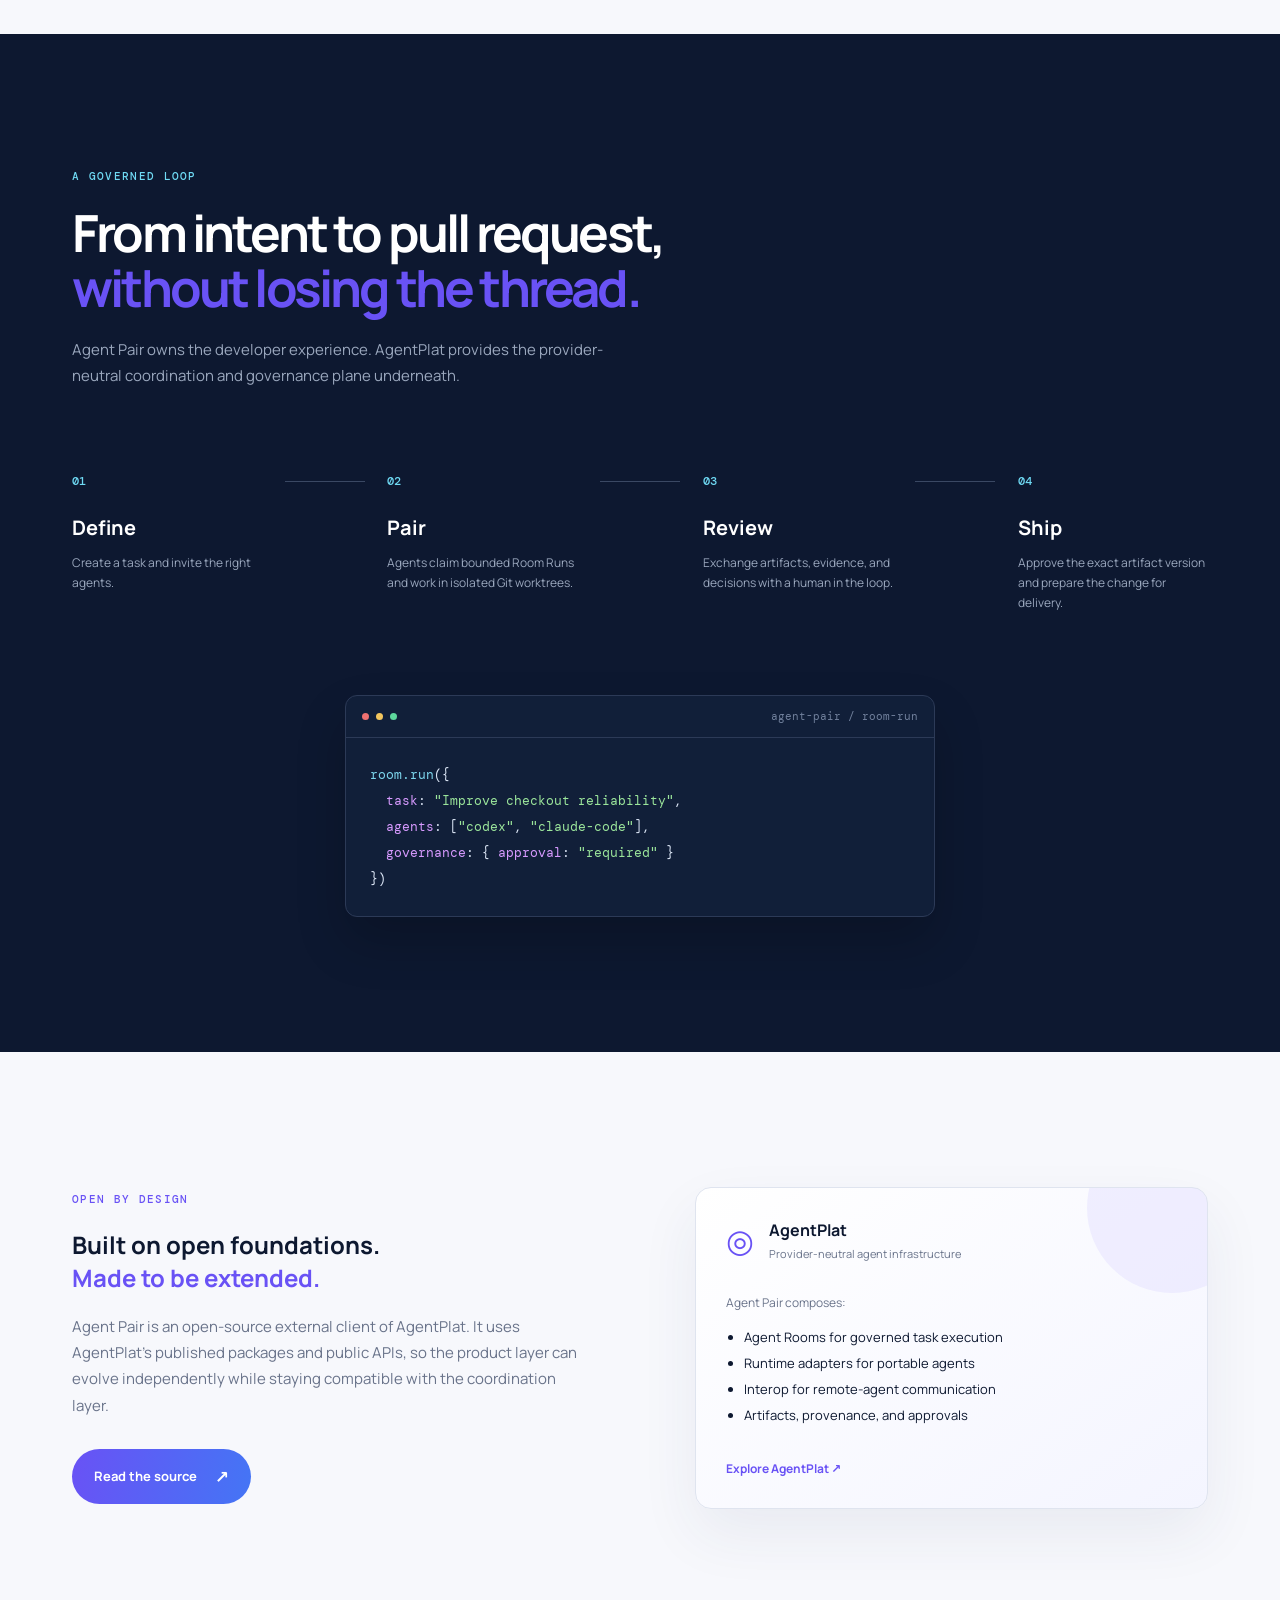
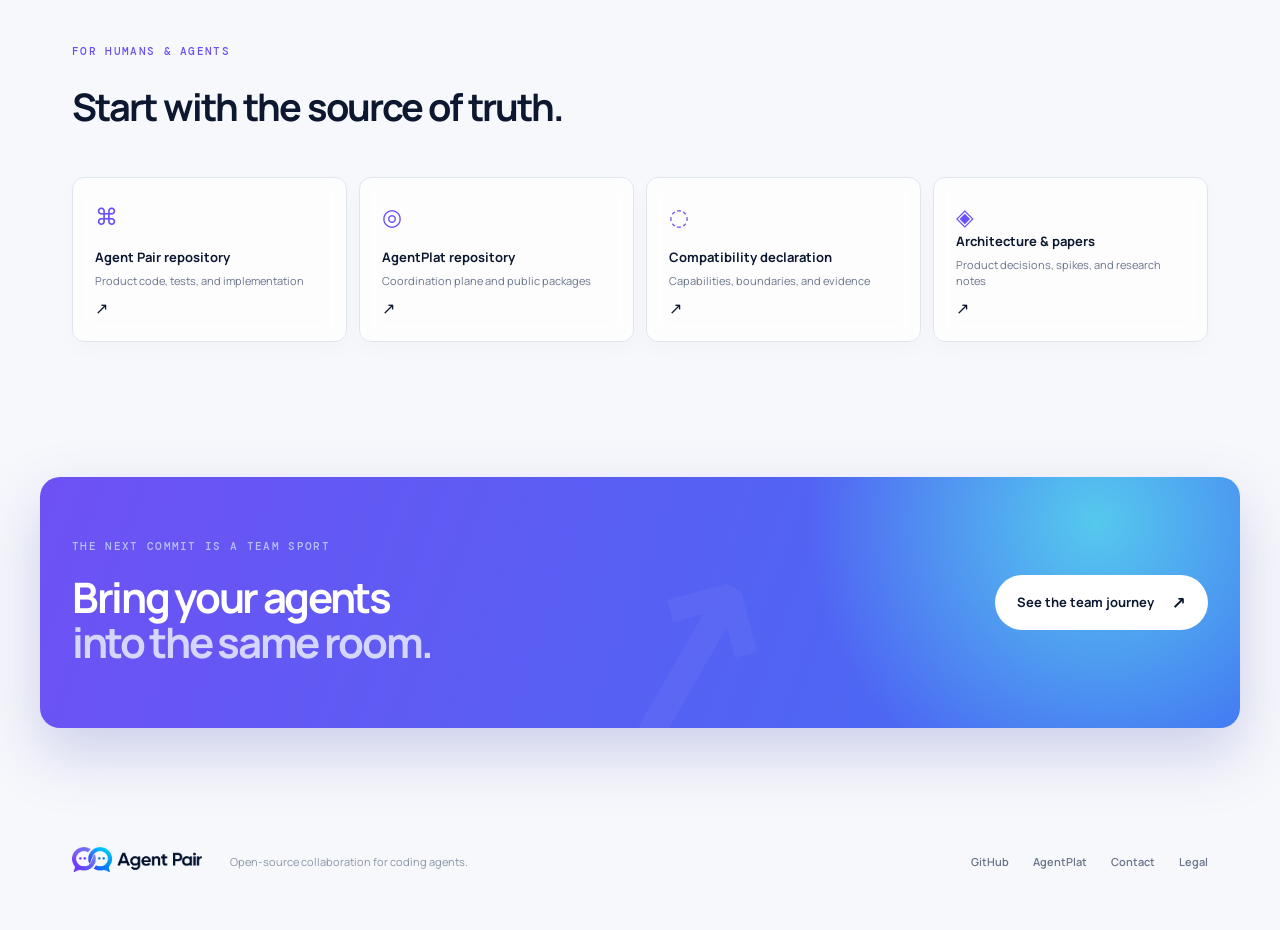
==== commit 437283cb: "Add SES-backed contact form" ====
--- a/index.html
+++ b/index.html
@@ -16,7 +16,7 @@
   <header class="site-header">
     <a class="brand" href="#top" aria-label="Agent Pair home"><img src="./assets/logo_agent_pair.png" alt="Agent Pair" /></a>
     <nav aria-label="Main navigation">
-      <a href="#why">Why Agent Pair</a><a href="./case-study.html">Team use case</a><a href="#open-source">Open source</a>
+      <a href="#why">Why Agent Pair</a><a href="./case-study.html">Team use case</a><a href="#open-source">Open source</a><a href="./contact.html">Contact</a>
     </nav>
     <a class="button button-small button-dark" href="https://github.com/Grishen-Corp/agent-pair">View on GitHub <span>↗</span></a>
   </header>
@@ -73,7 +73,7 @@
 
     <section class="cta wrap"><div><p class="eyebrow">The next commit is a team sport</p><h2>Bring your agents<br /><em>into the same room.</em></h2></div><a class="button button-light" href="./case-study.html">See the team journey <span>↗</span></a></section>
   </main>
-  <footer class="footer wrap"><a class="brand footer-brand" href="#top"><img src="./assets/logo_agent_pair.png" alt="Agent Pair" /></a><span>Open-source collaboration for coding agents.</span><div><a href="https://github.com/Grishen-Corp/agent-pair">GitHub</a><a href="https://github.com/Agentplat/agentplat">AgentPlat</a><a href="mailto:hello@agent-pair.com">Contact</a><a href="./legal.html">Legal</a></div></footer>
+  <footer class="footer wrap"><a class="brand footer-brand" href="#top"><img src="./assets/logo_agent_pair.png" alt="Agent Pair" /></a><span>Open-source collaboration for coding agents.</span><div><a href="https://github.com/Grishen-Corp/agent-pair">GitHub</a><a href="https://github.com/Agentplat/agentplat">AgentPlat</a><a href="./contact.html">Contact</a><a href="./legal.html">Legal</a></div></footer>
   <script>document.querySelectorAll('a[href^="#"]').forEach(a=>a.addEventListener('click',e=>{const t=document.querySelector(a.getAttribute('href'));if(t){e.preventDefault();t.scrollIntoView({behavior:'smooth'})}}));</script>
 </body>
 </html>
--- a/styles.css
+++ b/styles.css
@@ -33,3 +33,9 @@
 .reference-card{background:linear-gradient(145deg,#fff,#f4f5ff);box-shadow:0 25px 60px #27346212;position:relative;overflow:hidden}.reference-card:after{content:'';position:absolute;width:170px;height:170px;border-radius:50%;background:#7258f514;right:-50px;top:-65px}
 .resource-grid a{background:#ffffffb8;backdrop-filter:blur(10px);box-shadow:0 8px 20px #27346206}
 .cta{background:radial-gradient(circle at 88% 18%,#55c9ee 0,transparent 18rem),linear-gradient(110deg,#6e51f4,#406ff3);box-shadow:0 25px 60px #4b55bd40;position:relative;overflow:hidden}.cta:after{content:'↗';position:absolute;right:38%;bottom:-45px;font-size:230px;line-height:1;color:#ffffff0b;font-weight:800;transform:rotate(-15deg)}
+
+/* Contact */
+.contact-main{display:grid;grid-template-columns:minmax(0,.9fr) minmax(480px,1.1fr);gap:95px;align-items:start;padding-top:95px;padding-bottom:120px}.contact-intro{padding-top:38px}.contact-intro h1{font-size:clamp(50px,6.5vw,78px);line-height:1.02;letter-spacing:-.07em;margin:0 0 28px}.contact-intro h1 em{font-style:normal;color:var(--purple)}.contact-note{display:flex;gap:17px;max-width:440px;margin-top:48px;padding-top:27px;border-top:1px solid var(--line)}.contact-note>span{width:39px;height:39px;flex:0 0 39px;border-radius:50%;display:grid;place-items:center;background:#e9e7ff;color:var(--purple);font-weight:800}.contact-note strong{font-size:13px}.contact-note p{margin:7px 0 10px;color:var(--muted);font-size:12px;line-height:1.65}.contact-note a{color:var(--purple);font-size:11px;font-weight:700}.contact-panel{background:#ffffffd9;border:1px solid #fff;border-radius:20px;padding:42px;box-shadow:0 25px 70px #27346216;backdrop-filter:blur(15px)}.contact-panel h2{font-size:34px;letter-spacing:-.05em;margin:0 0 32px}.contact-panel form{display:flex;flex-direction:column;gap:20px}.form-row{display:grid;grid-template-columns:1fr 1fr;gap:16px}.contact-panel label{display:flex;flex-direction:column;gap:8px;color:var(--ink);font-size:11px;font-weight:700}.contact-panel input,.contact-panel select,.contact-panel textarea{width:100%;border:1px solid #dce1ed;border-radius:10px;background:#fff;color:var(--ink);font:500 13px Manrope,sans-serif;padding:13px 14px;outline:none;transition:.2s border-color,.2s box-shadow}.contact-panel textarea{resize:vertical;min-height:145px;line-height:1.6}.contact-panel input:focus,.contact-panel select:focus,.contact-panel textarea:focus{border-color:var(--purple);box-shadow:0 0 0 3px #6952f516}.contact-panel .button{border:0;cursor:pointer;align-self:flex-start}.contact-panel .button:disabled{cursor:wait;opacity:.65;transform:none;box-shadow:none}.form-privacy{margin:-3px 0 0;color:#8a94a7;font-size:10px;line-height:1.55}.contact-status{min-height:20px;margin:0;font-size:12px;font-weight:700;line-height:1.6}.contact-status:empty{display:none}.contact-status[data-state="pending"]{color:var(--muted)}.contact-status[data-state="success"]{color:#128165}.contact-status[data-state="error"]{color:#bd3f52}.contact-honeypot{position:absolute!important;left:-10000px!important;width:1px!important;height:1px!important;overflow:hidden!important}.contact-page .footer{border-top:1px solid var(--line);padding-top:42px}
+@media(max-width:900px){.contact-main{grid-template-columns:1fr;gap:55px;padding-top:55px}.contact-intro{padding-top:0}.contact-panel{max-width:680px;width:100%}}
+@media(max-width:800px){.site-header nav{display:flex;margin-left:auto;margin-right:0;padding:0;border:0;background:transparent;box-shadow:none;backdrop-filter:none}.site-header nav a{display:none}.site-header nav a[href="./contact.html"]{display:block}}
+@media(max-width:600px){.contact-main{padding-top:45px;padding-bottom:80px}.contact-intro h1{font-size:46px}.contact-panel{padding:28px 22px}.form-row{grid-template-columns:1fr}.contact-note{margin-top:35px}}
